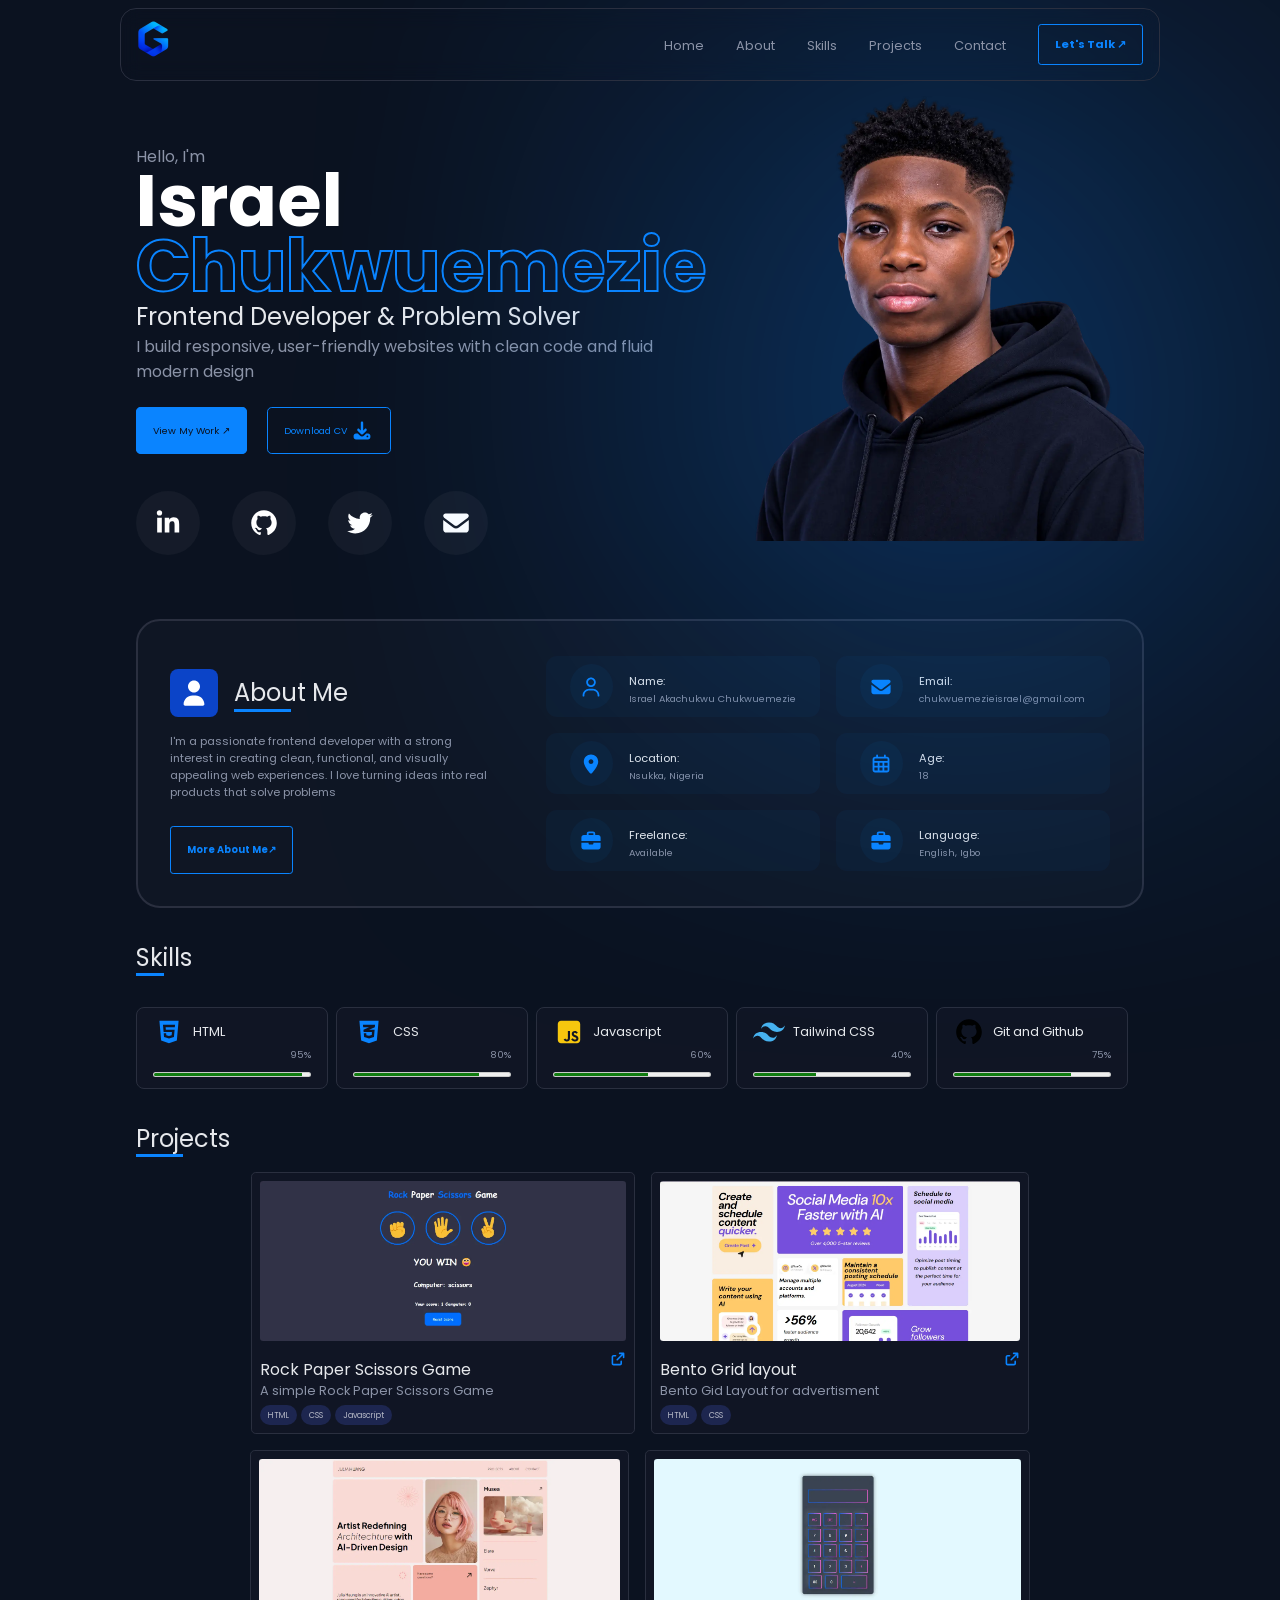
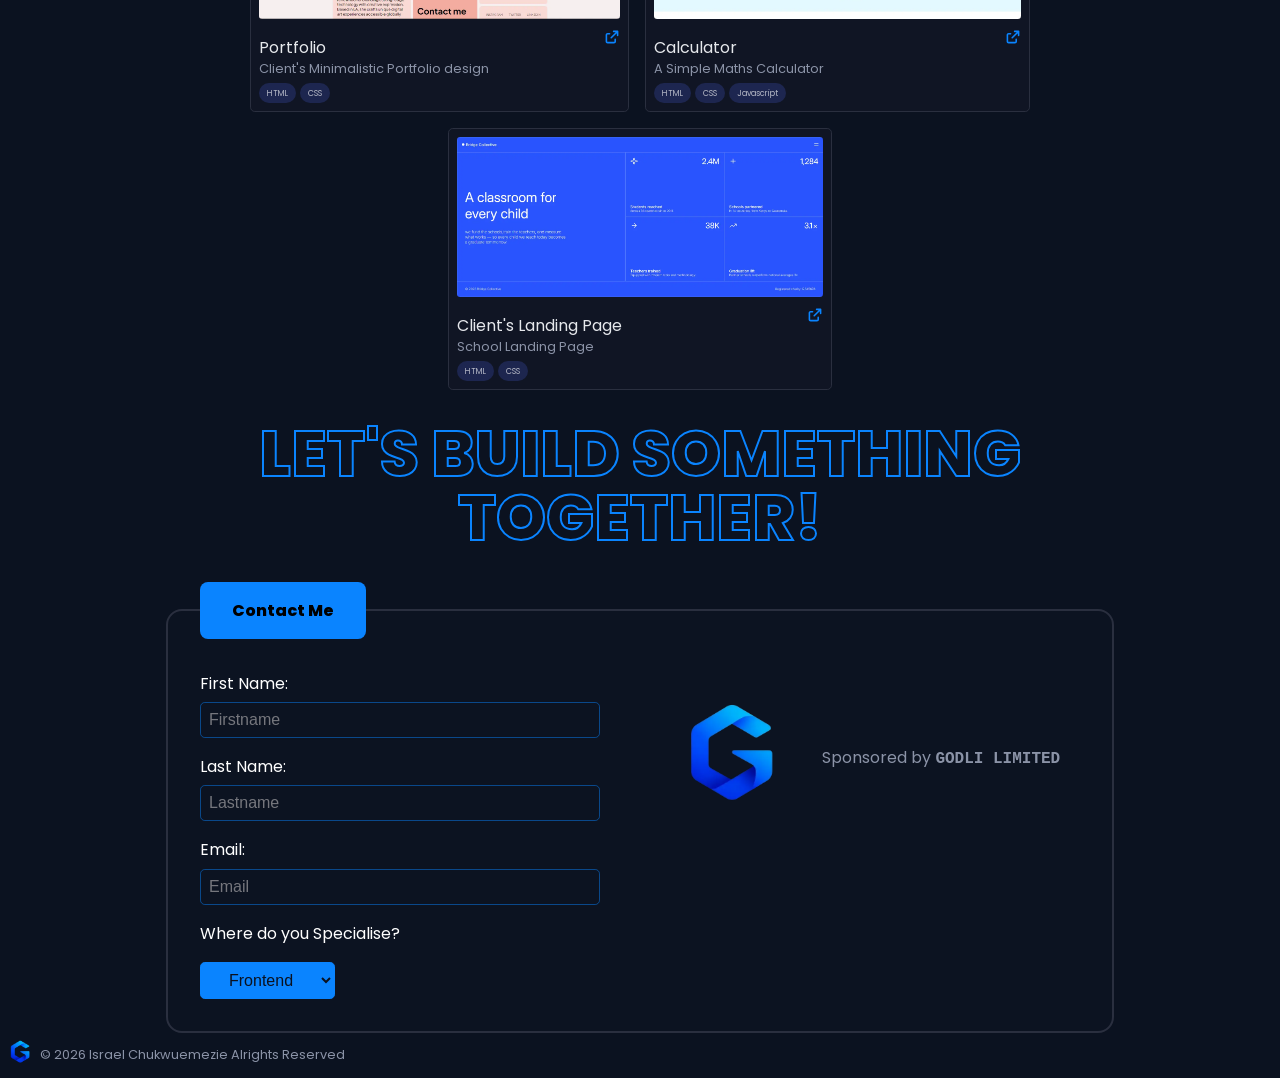
==== index.html @ 1a4686bf "Add files via upload" ====
<!DOCTYPE html>
<html lang="en">

<head>
    <meta charset="UTF-8">
    <meta name="description" content="Explore the portfolio of israel Chukwuemezie,an Intermediate Frontend developer creating responsive and accessible websites.">
    <meta name="viewport" content="width=device-width, initial-scale=1.0">
    <title>Israel Chukwuemezie | Intermediate Fullstack Web Developer</title>
    <meta name="author" content="Israel Chukwuemezie">
<link rel="canonical" href="https://chukwuemezie-israel.github.io/portfolio/">
<meta property="og:title" content="Israel Chukwuemezie | Intermediate Full Stack Developer">
  <meta property="og:description" content="Explore the portfolio of israel Chukwuemezie,an Intermediate Frontend developer creating responsive and accessible websites.">
  <meta property="og:type" content="website">
  <meta property="og:url" content="https://chukwuemezie-israel.github.io/portfolio/">
  <meta property="og:image" content="https://chukwuemezie-israel.github.io/portfolio/images/profile.webp">
    <link rel="stylesheet" href="./styles/about.css">
    <link rel="stylesheet" href="./styles/contact.css">
    <link rel="stylesheet" href="./styles/home.css">
    <link rel="stylesheet" href="./styles/projects.css">
    <link rel="stylesheet" href="./styles/reset.css">
    <link rel="stylesheet" href="./styles/skills.css">
    <link rel="preconnect" href="https://fonts.googleapis.com">
<link rel="preconnect" href="https://fonts.gstatic.com" crossorigin>
<link href="https://fonts.googleapis.com/css2?family=Outfit:wght@100&family=Plus+Jakarta+Sans:ital,wght@0,200..800;1,200..800&family=Poppins:ital,wght@0,100;0,200;0,300;0,400;0,500;0,600;0,700;0,800;0,900;1,100;1,200;1,300;1,400;1,500;1,600;1,700;1,800;1,900&family=Roboto+Condensed:ital,wght@0,100..900;1,100..900&display=swap" rel="stylesheet">
<link rel="shortcut icon" href="./images/Favicon.webp" type="image/x-icon">
<script type="application/ld+json">
{
  "@context": "https://schema.org",
  "@type": "Person",
  "name": "Israel Chukwuemezie",
  "url": "https://chukwuemezie-israel.github.io/portfolio/",
  "jobTitle": "Front-End Developer",
  "sameAs": [
    "https://github.com/chukwuemezie-israel",
    "https://www.linkedin.com/in/israel-chukwuemezie-9107b8371/"
  ]
}
</script>
</head>

<body>
    <header>
        <div class="logo">
            <img src="./images/dd548e7f-e76b-4bcd-a5fd-6726d69344c2_removalai_preview.webp" alt="My Logo">
        </div>
        <section id="navigations">
            <ul class="links">
                <li><a href="#home">Home</a></li>
                <li><a href="#about">About</a></li>
                <li><a href="#skills">Skills</a></li>
                <li><a href="#projects">Projects</a></li>
                <li><a href="#contact">Contact</a></li>
            </ul>
            <a href="mailto:chukwuemezieisrael2@gmail.com">Let's Talk &#8599;</a>
        </section>
    </header>
    <main>
        <section id="home">
            <article class="name_info">
                <p>Hello, I'm</p>
                <h1>Israel <span>Chukwuemezie</span></h1>
                <h2>Frontend Developer & Problem Solver</h2>
                <p>I build responsive, user-friendly websites with clean code and fluid modern design</p>
                <div class="buttons">
                    <a href="#">View My Work &#8599;</a>
                    <a href="#">Download CV <svg xmlns="http://www.w3.org/2000/svg"
                            viewBox="0 0 640 640"><!--!Font Awesome Free v7.3.1 by @fontawesome - https://fontawesome.com License - https://fontawesome.com/license/free Copyright 2026 Fonticons, Inc.-->
                            <path
                                d="M352 96C352 78.3 337.7 64 320 64C302.3 64 288 78.3 288 96L288 306.7L246.6 265.3C234.1 252.8 213.8 252.8 201.3 265.3C188.8 277.8 188.8 298.1 201.3 310.6L297.3 406.6C309.8 419.1 330.1 419.1 342.6 406.6L438.6 310.6C451.1 298.1 451.1 277.8 438.6 265.3C426.1 252.8 405.8 252.8 393.3 265.3L352 306.7L352 96zM160 384C124.7 384 96 412.7 96 448L96 480C96 515.3 124.7 544 160 544L480 544C515.3 544 544 515.3 544 480L544 448C544 412.7 515.3 384 480 384L433.1 384L376.5 440.6C345.3 471.8 294.6 471.8 263.4 440.6L206.9 384L160 384zM464 440C477.3 440 488 450.7 488 464C488 477.3 477.3 488 464 488C450.7 488 440 477.3 440 464C440 450.7 450.7 440 464 440z" />
                        </svg></a>
                </div>
                <div class="socials">
                    <span>
                    <a target="_blank" href="https://www.linkedin.com/in/israel-chukwuemezie-9107b8371/">
                        <svg xmlns="http://www.w3.org/2000/svg"
                            viewBox="0 0 640 640"><!--!Font Awesome Free v7.3.1 by @fontawesome - https://fontawesome.com License - https://fontawesome.com/license/free Copyright 2026 Fonticons, Inc.-->
                            <path
                                d="M196.3 512L103.4 512L103.4 212.9L196.3 212.9L196.3 512zM149.8 172.1C120.1 172.1 96 147.5 96 117.8C96 103.5 101.7 89.9 111.8 79.8C121.9 69.7 135.6 64 149.8 64C164 64 177.7 69.7 187.8 79.8C197.9 89.9 203.6 103.6 203.6 117.8C203.6 147.5 179.5 172.1 149.8 172.1zM543.9 512L451.2 512L451.2 366.4C451.2 331.7 450.5 287.2 402.9 287.2C354.6 287.2 347.2 324.9 347.2 363.9L347.2 512L254.4 512L254.4 212.9L343.5 212.9L343.5 253.7L344.8 253.7C357.2 230.2 387.5 205.4 432.7 205.4C526.7 205.4 544 267.3 544 347.7L544 512L543.9 512z" />
                        </svg>
                    </a>
                    <a href="https://github.com/chukwuemezie-israel" target="_blank"rel="noopener noreferrer"
  aria-label="Visit my GitHub profile">
                       <svg xmlns="http://www.w3.org/2000/svg"
                            viewBox="0 0 640 640"><!--!Font Awesome Free v7.3.1 by @fontawesome - https://fontawesome.com License - https://fontawesome.com/license/free Copyright 2026 Fonticons, Inc.-->
                            <path
                                d="M280.5 426.5C214.5 418.5 168 371 168 309.5C168 284.5 177 257.5 192 239.5C185.5 223 186.5 188 194 173.5C214 171 241 181.5 257 196C276 190 296 187 320.5 187C345 187 365 190 383 195.5C398.5 181.5 426 171 446 173.5C453 187 454 222 447.5 239C463.5 258 472 283.5 472 309.5C472 371 425.5 417.5 358.5 426C375.5 437 387 461 387 488.5L387 540.5C387 555.5 399.5 564 414.5 558C505 523.5 576 433 576 321C576 179.5 461 64 319.5 64C178 64 64 179.5 64 321C64 432 134.5 524 229.5 558.5C243 563.5 256 554.5 256 541L256 501C249 504 240 506 232 506C199 506 179.5 488 165.5 454.5C160 441 154 433 142.5 431.5C136.5 431 134.5 428.5 134.5 425.5C134.5 419.5 144.5 415 154.5 415C169 415 181.5 424 194.5 442.5C204.5 457 215 463.5 227.5 463.5C240 463.5 248 459 259.5 447.5C268 439 274.5 431.5 280.5 426.5z" />
                        </svg>
                    </a>
                         <a href="https://x.com/" target="_blank" rel="noopener noreferrer" aria-label="Visit my Twitter profile">
                        <svg xmlns="http://www.w3.org/2000/svg"
                            viewBox="0 0 640 640"><!--!Font Awesome Free v7.3.1 by @fontawesome - https://fontawesome.com License - https://fontawesome.com/license/free Copyright 2026 Fonticons, Inc.-->
                            <path
                                d="M523.4 215.7C523.7 220.2 523.7 224.8 523.7 229.3C523.7 368 418.1 527.9 225.1 527.9C165.6 527.9 110.4 510.7 64 480.8C72.4 481.8 80.6 482.1 89.3 482.1C138.4 482.1 183.5 465.5 219.6 437.3C173.5 436.3 134.8 406.1 121.5 364.5C128 365.5 134.5 366.1 141.3 366.1C150.7 366.1 160.1 364.8 168.9 362.5C120.8 352.8 84.8 310.5 84.8 259.5L84.8 258.2C98.8 266 115 270.9 132.2 271.5C103.9 252.7 85.4 220.5 85.4 184.1C85.4 164.6 90.6 146.7 99.7 131.1C151.4 194.8 229 236.4 316.1 240.9C314.5 233.1 313.5 225 313.5 216.9C313.5 159.1 360.3 112 418.4 112C448.6 112 475.9 124.7 495.1 145.1C518.8 140.6 541.6 131.8 561.7 119.8C553.9 144.2 537.3 164.6 515.6 177.6C536.7 175.3 557.2 169.5 576 161.4C561.7 182.2 543.8 200.7 523.4 215.7z" />
                        </svg>
                    </a>
                    <a href="https://myaccount.google.com/?utm_source=chrome-profile-chooser&pli=1&nlr=1" target="_blank">
                        <svg xmlns="http://www.w3.org/2000/svg"
                            viewBox="0 0 640 640"><!--!Font Awesome Free v7.3.1 by @fontawesome - https://fontawesome.com License - https://fontawesome.com/license/free Copyright 2026 Fonticons, Inc.-->
                            <path
                                d="M112 128C85.5 128 64 149.5 64 176C64 191.1 71.1 205.3 83.2 214.4L291.2 370.4C308.3 383.2 331.7 383.2 348.8 370.4L556.8 214.4C568.9 205.3 576 191.1 576 176C576 149.5 554.5 128 528 128L112 128zM64 260L64 448C64 483.3 92.7 512 128 512L512 512C547.3 512 576 483.3 576 448L576 260L377.6 408.8C343.5 434.4 296.5 434.4 262.4 408.8L64 260z" />
                        </svg>
                    </a>
                    </span>
                </div>
            </article>
            <div class="profile">
                <img src="./images/profile.webp" alt="My Profile">
            </div>
        </section>
        <section id="about">
            <article id="main">
                <div id="header_2">
                    <span id="">
                    <svg xmlns="http://www.w3.org/2000/svg"
                        viewBox="0 0 640 640"><!--!Font Awesome Free v7.3.1 by @fontawesome - https://fontawesome.com License - https://fontawesome.com/license/free Copyright 2026 Fonticons, Inc.-->
                        <path
                            d="M320 312C386.3 312 440 258.3 440 192C440 125.7 386.3 72 320 72C253.7 72 200 125.7 200 192C200 258.3 253.7 312 320 312zM290.3 368C191.8 368 112 447.8 112 546.3C112 562.7 125.3 576 141.7 576L498.3 576C514.7 576 528 562.7 528 546.3C528 447.8 448.2 368 349.7 368L290.3 368z" />
                    </svg>
                    </span>
                    <h2>
                    About Me
                </h2>
                </div>
                <article class="note">
                <p>I'm a passionate frontend developer with a strong interest in creating clean, functional, and
                    visually appealing web experiences. I love turning ideas into real products that solve problems</p><br>
                <a href="">More About Me&#8599;</a>
                </article>
            </article>
            <article class="contact_info">
                <article>
                    <div class="icon"><svg xmlns="http://www.w3.org/2000/svg"
                            viewBox="0 0 640 640"><!--!Font Awesome Free v7.3.1 by @fontawesome - https://fontawesome.com License - https://fontawesome.com/license/free Copyright 2026 Fonticons, Inc.-->
                            <path
                                d="M240 192C240 147.8 275.8 112 320 112C364.2 112 400 147.8 400 192C400 236.2 364.2 272 320 272C275.8 272 240 236.2 240 192zM448 192C448 121.3 390.7 64 320 64C249.3 64 192 121.3 192 192C192 262.7 249.3 320 320 320C390.7 320 448 262.7 448 192zM144 544C144 473.3 201.3 416 272 416L368 416C438.7 416 496 473.3 496 544L496 552C496 565.3 506.7 576 520 576C533.3 576 544 565.3 544 552L544 544C544 446.8 465.2 368 368 368L272 368C174.8 368 96 446.8 96 544L96 552C96 565.3 106.7 576 120 576C133.3 576 144 565.3 144 552L144 544z" />
                        </svg></div>
                    <div><b>Name:</b><br>
                        <p>
                            Israel Akachukwu Chukwuemezie </p>
                    </div>
                </article>
                <article>
                    <div class="icon"><svg xmlns="http://www.w3.org/2000/svg"
                            viewBox="0 0 640 640"><!--!Font Awesome Free v7.3.1 by @fontawesome - https://fontawesome.com License - https://fontawesome.com/license/free Copyright 2026 Fonticons, Inc.-->
                            <path
                                d="M112 128C85.5 128 64 149.5 64 176C64 191.1 71.1 205.3 83.2 214.4L291.2 370.4C308.3 383.2 331.7 383.2 348.8 370.4L556.8 214.4C568.9 205.3 576 191.1 576 176C576 149.5 554.5 128 528 128L112 128zM64 260L64 448C64 483.3 92.7 512 128 512L512 512C547.3 512 576 483.3 576 448L576 260L377.6 408.8C343.5 434.4 296.5 434.4 262.4 408.8L64 260z" />
                        </svg></div>
                    <div><b>Email:</b><br>
                        <p>chukwuemezieisrael@gmail.com</p>
                    </div>
                </article>
                <article>
                    <div class="icon"><svg xmlns="http://www.w3.org/2000/svg"
                            viewBox="0 0 640 640"><!--!Font Awesome Free v7.3.1 by @fontawesome - https://fontawesome.com License - https://fontawesome.com/license/free Copyright 2026 Fonticons, Inc.-->
                            <path
                                d="M128 252.6C128 148.4 214 64 320 64C426 64 512 148.4 512 252.6C512 371.9 391.8 514.9 341.6 569.4C329.8 582.2 310.1 582.2 298.3 569.4C248.1 514.9 127.9 371.9 127.9 252.6zM320 320C355.3 320 384 291.3 384 256C384 220.7 355.3 192 320 192C284.7 192 256 220.7 256 256C256 291.3 284.7 320 320 320z" />
                        </svg></div>
                    <div>
                        <b>Location:</b><br>
                        <p>Nsukka, Nigeria</p>
                    </div>
                </article>
                <article>
                    <div class="icon"><svg xmlns="http://www.w3.org/2000/svg"
                            viewBox="0 0 640 640"><!--!Font Awesome Pro v7.3.1 by @fontawesome - https://fontawesome.com License - https://fontawesome.com/license (Commercial License) Copyright 2026 Fonticons, Inc.-->
                            <path
                                d="M216 64C229.3 64 240 74.7 240 88L240 128L400 128L400 88C400 74.7 410.7 64 424 64C437.3 64 448 74.7 448 88L448 128L480 128C515.3 128 544 156.7 544 192L544 480C544 515.3 515.3 544 480 544L160 544C124.7 544 96 515.3 96 480L96 192C96 156.7 124.7 128 160 128L192 128L192 88C192 74.7 202.7 64 216 64zM480 496C488.8 496 496 488.8 496 480L496 416L408 416L408 496L480 496zM496 368L496 288L408 288L408 368L496 368zM360 368L360 288L280 288L280 368L360 368zM232 368L232 288L144 288L144 368L232 368zM144 416L144 480C144 488.8 151.2 496 160 496L232 496L232 416L144 416zM280 416L280 496L360 496L360 416L280 416zM216 176L160 176C151.2 176 144 183.2 144 192L144 240L496 240L496 192C496 183.2 488.8 176 480 176L216 176z" />
                        </svg></div>
                    <div>
                        <b>Age:</b><br>
                        <p>18</p>
                    </div>
                </article>
                <article>
                    <div class="icon"><svg xmlns="http://www.w3.org/2000/svg"
                            viewBox="0 0 640 640"><!--!Font Awesome Free v7.3.1 by @fontawesome - https://fontawesome.com License - https://fontawesome.com/license/free Copyright 2026 Fonticons, Inc.-->
                            <path
                                d="M264 112L376 112C380.4 112 384 115.6 384 120L384 160L256 160L256 120C256 115.6 259.6 112 264 112zM208 120L208 160L128 160C92.7 160 64 188.7 64 224L64 320L576 320L576 224C576 188.7 547.3 160 512 160L432 160L432 120C432 89.1 406.9 64 376 64L264 64C233.1 64 208 89.1 208 120zM576 368L384 368L384 384C384 401.7 369.7 416 352 416L288 416C270.3 416 256 401.7 256 384L256 368L64 368L64 480C64 515.3 92.7 544 128 544L512 544C547.3 544 576 515.3 576 480L576 368z" />
                        </svg></div>
                    <div>
                        <b>Freelance:</b><br>
                        <p>Available</p>
                    </div>
                </article>
                <article>
                    <div class="icon"><svg xmlns="http://www.w3.org/2000/svg"
                            viewBox="0 0 640 640"><!--!Font Awesome Free v7.3.1 by @fontawesome - https://fontawesome.com License - https://fontawesome.com/license/free Copyright 2026 Fonticons, Inc.-->
                            <path
                                d="M264 112L376 112C380.4 112 384 115.6 384 120L384 160L256 160L256 120C256 115.6 259.6 112 264 112zM208 120L208 160L128 160C92.7 160 64 188.7 64 224L64 320L576 320L576 224C576 188.7 547.3 160 512 160L432 160L432 120C432 89.1 406.9 64 376 64L264 64C233.1 64 208 89.1 208 120zM576 368L384 368L384 384C384 401.7 369.7 416 352 416L288 416C270.3 416 256 401.7 256 384L256 368L64 368L64 480C64 515.3 92.7 544 128 544L512 544C547.3 544 576 515.3 576 480L576 368z" />
                        </svg></div>
                    <div>
                        <b>Language:</b><br>
                        <p>English, Igbo</p>
                    </div>
                </article>
            </article>
        </section>
        <section id="skills">
          <h2>Skills</h2>
            <article class="container">
            <article>
                <div>
                    
                    <svg id="html" xmlns="http://www.w3.org/2000/svg"
                        viewBox="0 0 640 640"><!--!Font Awesome Free v7.3.1 by @fontawesome - https://fontawesome.com License - https://fontawesome.com/license/free Copyright 2026 Fonticons, Inc.-->
                        <path
                            d="M128 96L162.9 491.8L319.5 544L477.1 491.8L512 96L128 96zM436.2 223.9L252.4 223.9L256.5 273.3L432.1 273.3L418.5 421.7L320.6 448.7L320.6 449L319.5 449L220.8 421.7L214.8 345.9L262.5 345.9L266 384L319.5 398.5L373.2 384L379.2 321.8L212.3 321.8L199.5 176.2L440.6 176.2L436.2 223.9z" />
                    </svg>
                    <h3>
                    HTML</h3>
                </div>
                <div class="level">
                    <p>95%</p>
                    <meter value="95" min="0" max="100">this is </meter>
                </div>
            </article>
            <article>
                <div>
                   
                    <svg id="css" xmlns="http://www.w3.org/2000/svg" viewBox="0 0 640 640"><!--!Font Awesome Free v7.3.1 by @fontawesome - https://fontawesome.com License - https://fontawesome.com/license/free Copyright 2026 Fonticons, Inc.--><path d="M128 96L162.9 491.8L320 544L477.1 491.8L512 96L128 96zM441.1 176L436.3 223.3L321 272.6L320.7 272.7L432.2 272.7L419.4 419.3L321.2 448L222.4 418.8L216 344.9L264.9 344.9L268.1 383.2L320.7 396.5L375.4 381.1L379.1 319.5L212.8 319L212.8 318.9L212.6 319L209 272.7L321.1 226L327.6 223.3L204.7 223.3L198.9 176L441.1 176z"/></svg>
                     <h3>
                    CSS</h3>
                </div>
                <div class="level">
                    <p>80%</p>
                    <meter value="80" min="0" max="100"></meter>
                </div>
            </article>
            <article>
                <div>
                    
                  <svg id="js" xmlns="http://www.w3.org/2000/svg" viewBox="0 0 640 640"><!--!Font Awesome Free v7.3.1 by @fontawesome - https://fontawesome.com License - https://fontawesome.com/license/free Copyright 2026 Fonticons, Inc.--><path d="M544 160C544 124.7 515.3 96 480 96L160 96C124.7 96 96 124.7 96 160L96 480C96 515.3 124.7 544 160 544L480 544C515.3 544 544 515.3 544 480L544 160zM276.9 508.9C243.2 508.9 223.7 491.5 213.7 470.4L248 449.7C254.6 461.4 260.6 471.3 275.1 471.3C288.9 471.3 297.7 465.9 297.7 444.8L297.7 301.7L339.8 301.7L339.8 445.4C339.8 489 314.2 508.9 276.9 508.9zM362.7 465.9L397 446.1C406 460.8 417.8 471.7 438.5 471.7C455.9 471.7 467.1 463 467.1 450.9C467.1 436.5 455.7 431.4 436.4 422.9L425.9 418.4C395.5 405.5 375.4 389.2 375.4 354.9C375.4 323.3 399.5 299.3 437 299.3C463.8 299.3 483 308.6 496.8 333L464 354C456.8 341.1 449 336 436.9 336C424.6 336 416.8 343.8 416.8 354C416.8 366.6 424.6 371.7 442.7 379.6L453.2 384.1C489 399.4 509.1 415.1 509.1 450.3C509.1 488.1 479.3 508.9 439.4 508.9C400.3 508.9 375 490.3 362.7 465.9z"/></svg>
                  <h3>Javascript</h3>
                </div>
                <div class="level">
                    <p>60%</p>
                    <meter value="60" min="0" max="100">this is </meter>
                </div>
            </article>
            <article>
                <div>
                    <!-- html_logo -->
                    
                         <svg id="tail" xmlns="http://www.w3.org/2000/svg"
                            viewBox="0 0 640 640"><!--!Font Awesome Free v7.3.1 by @fontawesome - https://fontawesome.com License - https://fontawesome.com/license/free Copyright 2026 Fonticons, Inc.-->
                            <path
                                d="M320 128C234.7 128 181.3 170.7 160 256C192 213.3 229.3 197.3 272 208C296.3 214.1 313.7 231.8 333 251.3C364.4 283.1 400.7 320 480 320C565.3 320 618.7 277.3 640 192C608 234.7 570.7 250.7 528 240C503.7 233.9 486.3 216.2 467 196.7C435.6 164.9 399.3 128 320 128zM160 320C74.7 320 21.3 362.7 0 448C32 405.3 69.3 389.3 112 400C136.3 406.1 153.7 423.8 173 443.3C204.4 475.1 240.7 512 320 512C405.3 512 458.7 469.3 480 384C448 426.7 410.7 442.7 368 432C343.7 425.9 326.3 408.2 307 388.7C275.6 356.9 239.3 320 160 320z"/></svg>
                          <h3>
                        Tailwind CSS
                    </h3>
                </div>
                <div class="level">
                    <p>40%</p>
                    <meter value="40" min="0" max="100">this is </meter>
                </div>
            </article>
            <article>
                <div>
                    <!-- html_logo -->
                    
                         <svg id="git" xmlns="http://www.w3.org/2000/svg"
                            viewBox="0 0 640 640"><!--!Font Awesome Free v7.3.1 by @fontawesome - https://fontawesome.com License - https://fontawesome.com/license/free Copyright 2026 Fonticons, Inc.-->
                            <path
                                d="M280.5 426.5C214.5 418.5 168 371 168 309.5C168 284.5 177 257.5 192 239.5C185.5 223 186.5 188 194 173.5C214 171 241 181.5 257 196C276 190 296 187 320.5 187C345 187 365 190 383 195.5C398.5 181.5 426 171 446 173.5C453 187 454 222 447.5 239C463.5 258 472 283.5 472 309.5C472 371 425.5 417.5 358.5 426C375.5 437 387 461 387 488.5L387 540.5C387 555.5 399.5 564 414.5 558C505 523.5 576 433 576 321C576 179.5 461 64 319.5 64C178 64 64 179.5 64 321C64 432 134.5 524 229.5 558.5C243 563.5 256 554.5 256 541L256 501C249 504 240 506 232 506C199 506 179.5 488 165.5 454.5C160 441 154 433 142.5 431.5C136.5 431 134.5 428.5 134.5 425.5C134.5 419.5 144.5 415 154.5 415C169 415 181.5 424 194.5 442.5C204.5 457 215 463.5 227.5 463.5C240 463.5 248 459 259.5 447.5C268 439 274.5 431.5 280.5 426.5z" />
                        </svg>
                         <h3>
                        Git and Github
                     </h3>
                </div>
                <div class="level">
                    <p>75%</p>
                    <meter value="75" min="0" max="100">75%</meter>
                </div>
            </article>
</article>
        </section>
        <section id="projects">
            <h2>Projects</h2>
            <article class="container">
            <article>
                <div class="img"><img src="./images/RPS Game.webp" alt=""></div>
                <div>
                    <h3>Rock Paper Scissors Game</h3>
                    <a href="https://chukwuemezie-israel.github.io/RPS/" target="_blank"><svg xmlns="http://www.w3.org/2000/svg" viewBox="0 0 640 640"><!--!Font Awesome Free v7.3.1 by @fontawesome - https://fontawesome.com License - https://fontawesome.com/license/free Copyright 2026 Fonticons, Inc.--><path d="M384 64C366.3 64 352 78.3 352 96C352 113.7 366.3 128 384 128L466.7 128L265.3 329.4C252.8 341.9 252.8 362.2 265.3 374.7C277.8 387.2 298.1 387.2 310.6 374.7L512 173.3L512 256C512 273.7 526.3 288 544 288C561.7 288 576 273.7 576 256L576 96C576 78.3 561.7 64 544 64L384 64zM144 160C99.8 160 64 195.8 64 240L64 496C64 540.2 99.8 576 144 576L400 576C444.2 576 480 540.2 480 496L480 416C480 398.3 465.7 384 448 384C430.3 384 416 398.3 416 416L416 496C416 504.8 408.8 512 400 512L144 512C135.2 512 128 504.8 128 496L128 240C128 231.2 135.2 224 144 224L224 224C241.7 224 256 209.7 256 192C256 174.3 241.7 160 224 160L144 160z"/></svg></a>
                    </div>
                      <article class="project_description">
                    <p>A simple Rock Paper Scissors Game</p>
                    <span>HTML</span>
                    <span>CSS</span>
                    <span>Javascript</span>
                </article>
                </article>
                <article>
                <div class="img"><img src="./images/Bento Grid.webp" alt="Bento Grid Layout"></div>
                <div>
                    <h3>Bento Grid layout</h3>
                    <a href="https://chukwuemezie-israel.github.io/bento-grid/"  target="_blank"><svg xmlns="http://www.w3.org/2000/svg" viewBox="0 0 640 640"><!--!Font Awesome Free v7.3.1 by @fontawesome - https://fontawesome.com License - https://fontawesome.com/license/free Copyright 2026 Fonticons, Inc.--><path d="M384 64C366.3 64 352 78.3 352 96C352 113.7 366.3 128 384 128L466.7 128L265.3 329.4C252.8 341.9 252.8 362.2 265.3 374.7C277.8 387.2 298.1 387.2 310.6 374.7L512 173.3L512 256C512 273.7 526.3 288 544 288C561.7 288 576 273.7 576 256L576 96C576 78.3 561.7 64 544 64L384 64zM144 160C99.8 160 64 195.8 64 240L64 496C64 540.2 99.8 576 144 576L400 576C444.2 576 480 540.2 480 496L480 416C480 398.3 465.7 384 448 384C430.3 384 416 398.3 416 416L416 496C416 504.8 408.8 512 400 512L144 512C135.2 512 128 504.8 128 496L128 240C128 231.2 135.2 224 144 224L224 224C241.7 224 256 209.7 256 192C256 174.3 241.7 160 224 160L144 160z"/></svg></a>
                    </div>
                      <article class="project_description">
                    <p>Bento Gid Layout for advertisment</p>
                    <span>HTML</span>
                    <span>CSS</span>
                </article>
            </article>
                <article>
                <div class="img"><img src="./images/Portfolio.webp" alt="Portfolio Grid Layout"></div>
                <div>
                    <h3>Portfolio</h3>
                    <a href="https://chukwuemezie-israel.github.io/pink-port/"  target="_blank"><svg xmlns="http://www.w3.org/2000/svg" viewBox="0 0 640 640"><!--!Font Awesome Free v7.3.1 by @fontawesome - https://fontawesome.com License - https://fontawesome.com/license/free Copyright 2026 Fonticons, Inc.--><path d="M384 64C366.3 64 352 78.3 352 96C352 113.7 366.3 128 384 128L466.7 128L265.3 329.4C252.8 341.9 252.8 362.2 265.3 374.7C277.8 387.2 298.1 387.2 310.6 374.7L512 173.3L512 256C512 273.7 526.3 288 544 288C561.7 288 576 273.7 576 256L576 96C576 78.3 561.7 64 544 64L384 64zM144 160C99.8 160 64 195.8 64 240L64 496C64 540.2 99.8 576 144 576L400 576C444.2 576 480 540.2 480 496L480 416C480 398.3 465.7 384 448 384C430.3 384 416 398.3 416 416L416 496C416 504.8 408.8 512 400 512L144 512C135.2 512 128 504.8 128 496L128 240C128 231.2 135.2 224 144 224L224 224C241.7 224 256 209.7 256 192C256 174.3 241.7 160 224 160L144 160z"/></svg></a>
                    </div>
                      <article class="project_description">
                    <p>Client's Minimalistic Portfolio design</p>
                    <span>HTML</span>
                    <span>CSS</span>
                </article>
                 </article>
                <article>
                <div class="img"><img src="./images/Calculator.webp" alt="Calculator"></div>
                <div>
                    <h3>Calculator</h3>
                    <a href="https://chukwuemezie-israel.github.io/calc/"  target="_blank" ><svg xmlns="http://www.w3.org/2000/svg" viewBox="0 0 640 640"><!--!Font Awesome Free v7.3.1 by @fontawesome - https://fontawesome.com License - https://fontawesome.com/license/free Copyright 2026 Fonticons, Inc.--><path d="M384 64C366.3 64 352 78.3 352 96C352 113.7 366.3 128 384 128L466.7 128L265.3 329.4C252.8 341.9 252.8 362.2 265.3 374.7C277.8 387.2 298.1 387.2 310.6 374.7L512 173.3L512 256C512 273.7 526.3 288 544 288C561.7 288 576 273.7 576 256L576 96C576 78.3 561.7 64 544 64L384 64zM144 160C99.8 160 64 195.8 64 240L64 496C64 540.2 99.8 576 144 576L400 576C444.2 576 480 540.2 480 496L480 416C480 398.3 465.7 384 448 384C430.3 384 416 398.3 416 416L416 496C416 504.8 408.8 512 400 512L144 512C135.2 512 128 504.8 128 496L128 240C128 231.2 135.2 224 144 224L224 224C241.7 224 256 209.7 256 192C256 174.3 241.7 160 224 160L144 160z"/></svg></a>
                    </div>
                      <article class="project_description">
                    <p>A Simple Maths Calculator</p>
                    <span>HTML</span>
                    <span>CSS</span>
                    <span>Javascript</span>
                </article>
                </article>
            
                 <article>
                <div class="img"><img src="./images/landing.webp" alt="Landing Page"></div>
                <div>
                    <h3>Client's Landing Page</h3>
                    <a href="https://chukwuemezie-israel.github.io/classroom-landing-page/"  target="_blank" ><svg xmlns="http://www.w3.org/2000/svg" viewBox="0 0 640 640"><!--!Font Awesome Free v7.3.1 by @fontawesome - https://fontawesome.com License - https://fontawesome.com/license/free Copyright 2026 Fonticons, Inc.--><path d="M384 64C366.3 64 352 78.3 352 96C352 113.7 366.3 128 384 128L466.7 128L265.3 329.4C252.8 341.9 252.8 362.2 265.3 374.7C277.8 387.2 298.1 387.2 310.6 374.7L512 173.3L512 256C512 273.7 526.3 288 544 288C561.7 288 576 273.7 576 256L576 96C576 78.3 561.7 64 544 64L384 64zM144 160C99.8 160 64 195.8 64 240L64 496C64 540.2 99.8 576 144 576L400 576C444.2 576 480 540.2 480 496L480 416C480 398.3 465.7 384 448 384C430.3 384 416 398.3 416 416L416 496C416 504.8 408.8 512 400 512L144 512C135.2 512 128 504.8 128 496L128 240C128 231.2 135.2 224 144 224L224 224C241.7 224 256 209.7 256 192C256 174.3 241.7 160 224 160L144 160z"/></svg></a>
                    </div>
                      <article class="project_description">
                    <p>School Landing Page</p>
                    <span>HTML</span>
                    <span>CSS</span>
                </article>
                 </article>
        </section>
        
        <section id="contact">
            <h2>Let's Build Something together!</h2>
            <fieldset>
                <legend>Contact Me</legend>
                <form action="">
                    <label for="name">First Name:</label><br>
                    <input type="text" placeholder="Firstname" id="name"><br>
                    <label for="name2">Last Name:</label><br>
                    <input type="text" placeholder="Lastname"><br>
                    <label for="email">Email:</label><br>
                    <input type="text" placeholder="Email"><br>
                    <label id="select" for="select">Where do you Specialise?</label><br>
                    <select name="select" id="select">
                        <option value="">Frontend</option>
                        <option value="">Backend</option>
                        <option value="">Fullstack</option>
                    </select>
                </form>
                 <div class="img">
                     <p>
        <img src="./images/dd548e7f-e76b-4bcd-a5fd-6726d69344c2_removalai_preview.webp" alt="Godli Logo">
      
         Sponsored by <code>GODLI LIMITED</code></p>
                 </div>
      
            </fieldset>
            
        </section>
    </main>
    <footer>
        <div id="footer_img">
        <img src="./images/dd548e7f-e76b-4bcd-a5fd-6726d69344c2_removalai_preview.webp" alt="Godli Logo">
        </div>
        <p>© 2026 Israel Chukwuemezie Alrights Reserved</p>
    </footer>
</body>

</html>
---- styles/about.css ----
#about {
  border: 2px solid var(--border);
  margin-top: 4rem;
  border-radius: 1.5rem;
  display: flex;
  justify-content: space-between;
  padding: 1rem 2rem;
  align-items: center;
}
#about p {
  font-size: 0.7rem;
}
#about #main {
  display: flex;
  gap: 1rem;
  flex-direction: column;
  margin-top: 2rem;
  max-width: 20rem;
}
#about #main > .note a {
  display: inline-block;
  margin-bottom: 1rem;
  padding: clamp(0.1rem, 2vw, 1rem);
  color: var(--btncolor);
  text-decoration: none;
  border-radius: 0.2rem;
  border: 1px solid var(--btncolor);
  font-size: 0.6rem;
  font-weight: bold;
  transition: all 200ms ease-in-out;
}
#about #main > .note a:hover {
  color: var(--bg);
  background-color: var(--btncolor);
}
#about #main > .note a:hover svg {
  fill: var(--bg);
}
#about #main #header_2 {
  display: inline-flex;
  gap: 1rem;
  align-items: center;
}
#about #main #header_2 span {
  background-color: rgba(10, 83, 255, 0.7490196078);
  display: inline-flex;
  padding: 0.5rem;
  vertical-align: middle;
  border-radius: 0.5rem;
}
#about #main #header_2 span svg {
  height: 2rem;
  fill: white;
}
#about #main h2 {
  position: relative;
  font-size: clamp(0.8rem, 4vw, 1.5rem);
  line-height: 1rem;
}
#about #main h2::after {
  content: "";
  position: absolute;
  left: 0;
  top: 1.5rem;
  width: 50%;
  background-color: var(--btncolor);
  height: 3px;
}

#about {
  background-color: rgba(255, 255, 255, 0.016);
  transition: all 200ms ease-in-out;
}
#about:hover {
  box-shadow: 0 8px 32px 0 rgba(0, 0, 0, 0.15);
  background-color: rgba(255, 255, 255, 0.04);
}
#about .contact_info {
  display: grid;
  gap: 1rem;
  grid-template-columns: repeat(2, 1fr);
}
#about .contact_info article b {
  font-size: 0.7rem;
}
#about .contact_info article p {
  font-size: 0.6rem;
}
#about .contact_info article {
  background-color: rgba(10, 132, 255, 0.0431372549);
  border-radius: 0.7rem;
  display: flex;
  align-items: center;
  padding: 0.5rem clamp(1rem, 2vw, 1.5rem);
  gap: 1rem;
}
#about .contact_info article .icon {
  background-color: rgba(10, 132, 255, 0.0509803922);
  border-radius: 50%;
  display: inline-block;
  padding: 0.6rem;
}
#about .contact_info article .icon svg {
  height: 1.5rem;
  vertical-align: middle;
  fill: var(--btncolor);
}

@media (max-width: 900px) {
  #about #main {
    text-align: center;
    align-items: center;
  }
  #about {
    display: flex;
    flex-direction: column;
  }
}
@media (max-width: 700px) {
  #about .contact_info {
    display: flex;
    flex-direction: column;
  }
}/*# sourceMappingURL=about.css.map */
---- styles/contact.css ----
#contact {
  display: flex;
  flex-direction: column;
  align-items: center;
}
#contact h2 {
  text-align: center;
  font-size: clamp(0.7rem, 6vw, 4rem);
  text-transform: uppercase;
  line-height: clamp(1rem, 7vw, 4rem);
  font-weight: 800;
  margin: 2rem 0;
  -webkit-text-stroke-width: clamp(0.5px, 0.3vw, 2px);
  -webkit-text-stroke-color: var(--btncolor);
  color: transparent;
}
#contact fieldset {
  border: 2px solid var(--border);
  border-radius: 1rem;
  padding: clamp(0.3rem, 5vw, 2rem);
  display: flex;
  gap: 5%;
  background-color: rgba(255, 255, 255, 0.005);
  transition: all 200ms ease-in-out;
}
#contact fieldset:hover {
  box-shadow: 0 8px 32px 0 rgba(0, 0, 0, 0.15);
  background-color: rgba(255, 255, 255, 0.01);
}
@media (max-width: 1134px) {
  #contact fieldset {
    flex-direction: column;
    align-items: center;
  }
}
#contact fieldset .img {
  width: clamp(15rem, 80vw, 30rem);
}
#contact fieldset .img p {
  font-size: clamp(0.5rem, 2vw, 1rem);
}
#contact fieldset .img p code {
  font-weight: 600;
}
#contact fieldset .img img {
  width: 40%;
  vertical-align: middle;
}
#contact fieldset legend {
  font-weight: 800;
  font-size: clamp(0.5rem, 4vw, 1rem);
  background-color: var(--btncolor);
  padding: 1rem 2rem;
  border-radius: 0.5rem;
}
#contact fieldset form label {
  color: white;
}
#contact fieldset form input {
  padding: 0.5rem;
  font-size: 1rem;
  accent-color: var(--btncolor);
  color: white;
  background-color: transparent;
  border: 1px solid var(--input);
  border-radius: 0.3rem;
  width: clamp(3rem, 70vw, 25rem);
  caret-color: var(--btncolor);
  margin: 0.4rem 0 1rem 0;
}
#contact fieldset form input:focus {
  outline: 2px solid var(--btncolor);
}
#contact fieldset form input::-moz-placeholder {
  color: rgba(212, 208, 208, 0.531);
}
#contact fieldset form input::placeholder {
  color: rgba(212, 208, 208, 0.531);
}
#contact fieldset form select {
  padding: 0.5rem 1.5rem;
  font-size: 1rem;
  border: 1px solid var(--btncolor);
  border-radius: 0.3rem;
  margin-top: 1rem;
  background-color: var(--btncolor);
  color: var(--bg);
}
#contact fieldset form select option {
  font-size: clamp(0.5rem, 2.5vw, 1rem);
  background-color: var(--bg);
  color: gray;
}
#contact fieldset form select:hover {
  background-color: var(--bg);
  color: var(--btncolor);
}
#contact fieldset form select:focus {
  outline: 2px solid var(--btncolor);
}/*# sourceMappingURL=contact.css.map */
---- styles/home.css ----
header {
  display: flex;
  justify-content: space-between;
  left: 50%;
  transform: translateX(-50%);
  position: fixed;
  top: 0.5rem;
  z-index: 1;
  backdrop-filter: blur(10px);
  border-radius: 1rem;
}
header:hover {
  background-color: rgba(255, 255, 255, 0.02);
}
header {
  border: 1px solid var(--border);
}
header .logo img {
  width: 4rem;
}
header #navigations {
  display: flex;
  align-items: center;
  margin: 0.5rem 0;
}
header #navigations > a {
  padding: clamp(0.4rem, 1.5vw, 0.7rem) clamp(0.4rem, 1.5vw, 1rem);
  text-align: center;
  color: var(--btncolor);
  text-decoration: none;
  border-radius: 0.2rem;
  border: 1px solid var(--btncolor);
  font-size: clamp(0.4rem, 1.5vw, 0.7rem);
  font-weight: bold;
  transition: all 200ms ease-in-out;
  margin: 0 min(1rem, 2vw);
  transition: all 200ms ease-in-out;
}
header #navigations > a:hover {
  color: var(--bg);
  background-color: var(--btncolor);
  box-shadow: 0 0 10px 1 var(--btncolor);
}
header #navigations ul {
  list-style: none;
  display: flex;
  justify-content: space-between;
}
header #navigations ul a {
  padding: min(1rem, 2vw);
  text-decoration: none;
  color: var(--text-minor);
  font-size: clamp(0.5rem, 3vw, 0.8rem);
}
header #navigations ul a:hover {
  color: rgb(223, 223, 223);
}

#home {
  margin-top: 6rem;
  display: flex;
  gap: min(3rem, 5%);
}
#home .name_info {
  margin-top: 3rem;
  display: flex;
  flex-direction: column;
}
#home .name_info p {
  font-size: clamp(0.5rem, 2.5vw, 1rem);
}
#home .name_info h2 {
  font-size: clamp(1rem, 2vw, 1.5rem);
}
#home .name_info h1 {
  font-size: clamp(2.5rem, 6vw, 4.5rem);
  color: white;
  line-height: 90%;
}
#home .name_info h1 span {
  -webkit-text-stroke-width: clamp(0.5px, 0.3vw, 2px);
  -webkit-text-stroke-color: var(--btncolor);
  color: transparent;
}
#home .name_info .buttons {
  margin-top: 2rem;
}
#home .name_info .buttons a {
  color: var(--btncolor);
  text-decoration: none;
  border-radius: 0.3rem;
  border: 1px solid var(--btncolor);
  font-size: 0.6rem;
  padding: min(1rem, 2.5vw);
  transition: all 200ms ease-in-out;
  margin-right: 1rem;
}
#home .name_info .buttons a span {
  padding: 1rem 1.5rem;
}
#home .name_info .buttons a:hover {
  color: var(--bg);
  background-color: var(--btncolor);
}
#home .name_info .buttons a:hover svg {
  fill: var(--bg);
}
#home .name_info .buttons a:first-child {
  color: var(--bg);
  background-color: var(--btncolor);
}
#home .name_info .buttons a:first-child:hover {
  background-color: transparent;
  color: var(--btncolor);
}
#home .name_info .buttons a svg {
  height: 1.5rem;
  fill: var(--btncolor);
  vertical-align: middle;
}
#home .socials {
  margin-top: 3rem;
}
#home .socials > span {
  display: flex;
  gap: clamp(0.3rem, 3vw, 2rem);
}
#home .socials a {
  text-decoration: none;
  padding: 1rem;
  background-color: rgba(255, 255, 255, 0.04);
  border-radius: 50%;
  transition: all 200ms ease-in-out;
}
#home .socials a:hover {
  background-color: transparent;
  box-shadow: 0 0 60px 0px var(--btncolor);
}
#home .socials a:hover svg {
  fill: var(--btncolor);
}
#home .socials a svg {
  height: 2rem;
  fill: white;
  vertical-align: middle;
}
#home .profile::before {
  content: "";
  top: 50%;
  left: 50%;
  background: radial-gradient(circle at top, transparent, var(--btncolor));
}
#home .profile img {
  width: 100%;
  transition: all 200ms ease-in-out;
}
#home .profile img:hover {
  scale: 1.1;
}
#home .profile img {
  filter: drop-shadow(0 0 200px var(--btncolor));
}

@media (max-width: 760px) {
  #home {
    flex-direction: column;
    text-align: center;
    align-items: center;
  }
  #home .profile {
    order: -1;
    margin-top: 4rem;
  }
  #home .name_info {
    align-items: center;
  }
}
@media (max-width: 521px) {
  header {
    flex-direction: column;
    align-items: center;
  }
}/*# sourceMappingURL=home.css.map */
---- styles/projects.css ----
#projects {
  margin: 0 auto;
}
#projects h2 {
  position: relative;
  display: inline;
}
#projects h2::after {
  content: "";
  position: absolute;
  left: 0;
  top: 2rem;
  width: 50%;
  background-color: var(--btncolor);
  height: 3px;
}
#projects .container {
  margin-top: 1rem;
  display: flex;
  gap: 1rem;
  flex-wrap: wrap;
  justify-content: center;
}
#projects .container .img {
  height: clamp(5rem, 30vw, 10rem);
}
#projects .container .img img {
  height: 100%;
  border-radius: 0.2rem;
}
#projects .container > article {
  flex-basis: 10rem;
  flex-shrink: 1;
  border: 1px solid var(--border);
  padding: 0.5rem;
  border-radius: 0.3rem;
  background-color: rgba(26, 31, 46, 0.3176470588);
  transition: all 200ms ease-in-out;
}
#projects .container > article:hover {
  transform: translateY(-10px);
  box-shadow: 0 0 var(--shadowb) var(--shadows) rgba(255, 255, 255, 0.1);
}
#projects .container > article p {
  font-size: clamp(0.5rem, 1vw, 1rem);
}
#projects .container > article span {
  font-size: 0.5rem;
  color: rgba(255, 255, 255, 0.668);
  background-color: rgba(74, 93, 222, 0.2352941176);
  border-radius: 5rem;
  padding: 0.3rem 0.5rem;
}
#projects .container div:nth-of-type(2) {
  display: flex;
  justify-content: space-between;
  align-items: center;
}
#projects .container div:nth-of-type(2) h3 {
  font-size: clamp(0.5rem, 3vw, 1rem);
  margin-top: 1rem;
}
#projects .container div:nth-of-type(2) a svg {
  height: clamp(0.6rem, 3vw, 1rem);
  fill: var(--btncolor);
}/*# sourceMappingURL=projects.css.map */
---- styles/skills.css ----
#skills {
  margin-top: 2rem;
}
#skills h2 {
  position: relative;
  display: inline;
}
#skills h2::after {
  content: "";
  position: absolute;
  left: 0;
  top: 2rem;
  width: 50%;
  background-color: var(--btncolor);
  height: 3px;
}
#skills .container {
  display: flex;
  align-items: center;
  gap: 0.5rem;
  flex-wrap: wrap;
  margin: 2rem 0;
}
#skills .container article {
  border: 1px solid var(--border);
  border-radius: 0.5rem;
  background-color: rgba(26, 31, 46, 0.3176470588);
  flex-basis: 12rem;
  flex-shrink: 0;
  padding: 0.5rem 1rem;
  transition: all 200ms ease-in-out;
}
#skills .container article:hover {
  transform: translateY(-10px);
  box-shadow: 0 0 var(--shadowb) var(--shadows) rgba(255, 255, 255, 0.1);
}
#skills .container article div {
  display: flex;
  align-items: center;
  gap: 0.5rem;
}
#skills .container article div svg {
  height: 2rem;
  vertical-align: middle;
}
#skills .container article div #html {
  fill: var(--btncolor);
}
#skills .container article div #css {
  fill: var(--btncolor);
}
#skills .container article div #js {
  fill: #f7c70e;
}
#skills .container article div #tail {
  fill: #47b2f0;
}
#skills .container article div h3 {
  font-size: clamp(0.4rem, 3vw, 0.8rem);
}
#skills .container article .level {
  display: flex;
  flex-direction: column;
  align-items: end;
}
#skills .container article .level p {
  text-align: right;
  font-size: min(0.6rem, 5vw);
}
#skills .container article .level meter {
  height: 0.6rem;
  width: 100%;
}

@media (max-width: 660px) {
  #skills > .container {
    display: grid;
    grid-template-columns: 1fr 1fr;
    justify-content: center;
  }
}
@media (max-width: 450px) {
  #skills > .container {
    display: grid;
    grid-template-columns: 1fr;
  }
}/*# sourceMappingURL=skills.css.map */
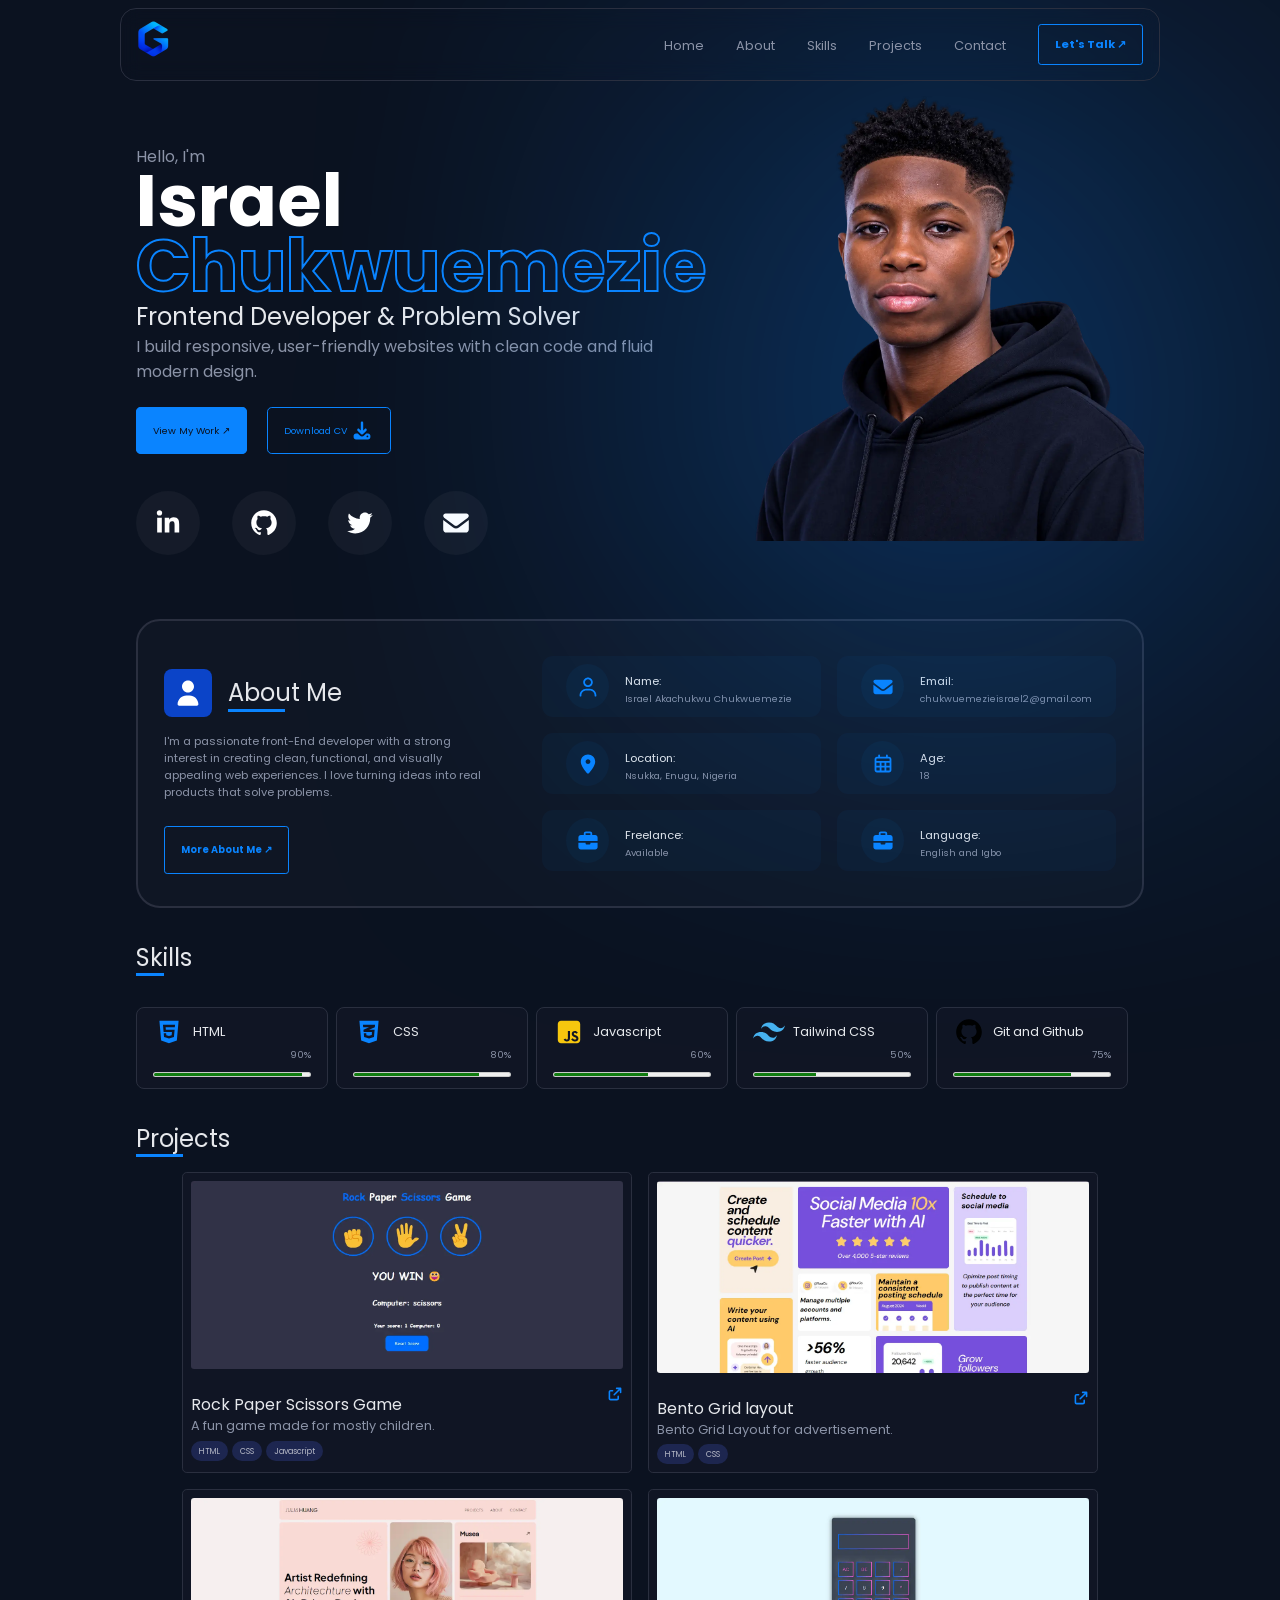
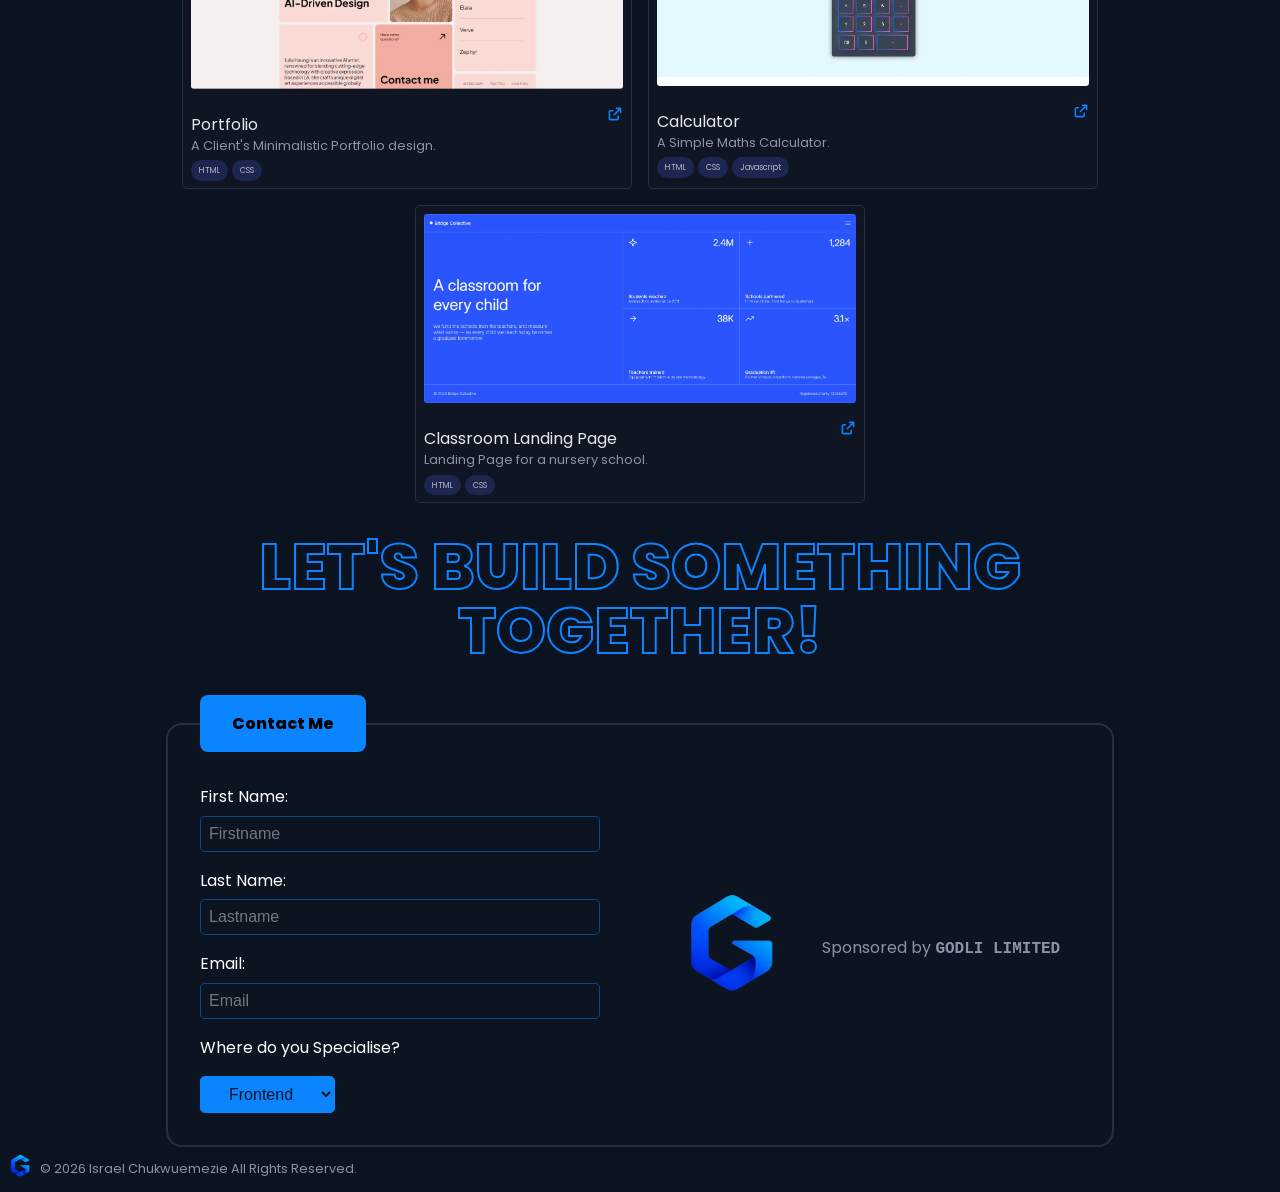
==== commit f24e9e33: "Add files via upload" ====
--- a/index.html
+++ b/index.html
@@ -5,7 +5,7 @@
     <meta charset="UTF-8">
     <meta name="description" content="Explore the portfolio of israel Chukwuemezie,an Intermediate Frontend developer creating responsive and accessible websites.">
     <meta name="viewport" content="width=device-width, initial-scale=1.0">
-    <title>Israel Chukwuemezie | Intermediate Fullstack Web Developer</title>
+    <title>Israel Chukwuemezie | Front-End Web Developer</title>
     <meta name="author" content="Israel Chukwuemezie">
 <link rel="canonical" href="https://chukwuemezie-israel.github.io/portfolio/">
 <meta property="og:title" content="Israel Chukwuemezie | Intermediate Full Stack Developer">
@@ -60,7 +60,7 @@
                 <p>Hello, I'm</p>
                 <h1>Israel <span>Chukwuemezie</span></h1>
                 <h2>Frontend Developer & Problem Solver</h2>
-                <p>I build responsive, user-friendly websites with clean code and fluid modern design</p>
+                <p>I build responsive, user-friendly websites with clean code and fluid modern design.</p>
                 <div class="buttons">
                     <a href="#">View My Work &#8599;</a>
                     <a href="#">Download CV <svg xmlns="http://www.w3.org/2000/svg"
@@ -104,7 +104,7 @@
                 </div>
             </article>
             <div class="profile">
-                <img src="./images/profile.webp" alt="My Profile">
+                <img src="./images/profile.webp" alt="Israel Chukwuemezie's Profile Picture">
             </div>
         </section>
         <section id="about">
@@ -122,9 +122,9 @@
                 </h2>
                 </div>
                 <article class="note">
-                <p>I'm a passionate frontend developer with a strong interest in creating clean, functional, and
-                    visually appealing web experiences. I love turning ideas into real products that solve problems</p><br>
-                <a href="">More About Me&#8599;</a>
+                <p>I'm a passionate front-End developer with a strong interest in creating clean, functional, and
+                    visually appealing web experiences. I love turning ideas into real products that solve problems.</p><br>
+                <a href="">More About Me &#8599;</a>
                 </article>
             </article>
             <article class="contact_info">
@@ -146,7 +146,7 @@
                                 d="M112 128C85.5 128 64 149.5 64 176C64 191.1 71.1 205.3 83.2 214.4L291.2 370.4C308.3 383.2 331.7 383.2 348.8 370.4L556.8 214.4C568.9 205.3 576 191.1 576 176C576 149.5 554.5 128 528 128L112 128zM64 260L64 448C64 483.3 92.7 512 128 512L512 512C547.3 512 576 483.3 576 448L576 260L377.6 408.8C343.5 434.4 296.5 434.4 262.4 408.8L64 260z" />
                         </svg></div>
                     <div><b>Email:</b><br>
-                        <p>chukwuemezieisrael@gmail.com</p>
+                        <p>chukwuemezieisrael2@gmail.com</p>
                     </div>
                 </article>
                 <article>
@@ -157,7 +157,7 @@
                         </svg></div>
                     <div>
                         <b>Location:</b><br>
-                        <p>Nsukka, Nigeria</p>
+                        <p>Nsukka, Enugu, Nigeria</p>
                     </div>
                 </article>
                 <article>
@@ -190,7 +190,7 @@
                         </svg></div>
                     <div>
                         <b>Language:</b><br>
-                        <p>English, Igbo</p>
+                        <p>English and Igbo</p>
                     </div>
                 </article>
             </article>
@@ -210,8 +210,8 @@
                     HTML</h3>
                 </div>
                 <div class="level">
-                    <p>95%</p>
-                    <meter value="95" min="0" max="100">this is </meter>
+                    <p>90%</p>
+                    <meter value="95" min="0" max="100"></meter>
                 </div>
             </article>
             <article>
@@ -234,7 +234,7 @@
                 </div>
                 <div class="level">
                     <p>60%</p>
-                    <meter value="60" min="0" max="100">this is </meter>
+                    <meter value="60" min="0" max="100"></meter>
                 </div>
             </article>
             <article>
@@ -250,8 +250,8 @@
                     </h3>
                 </div>
                 <div class="level">
-                    <p>40%</p>
-                    <meter value="40" min="0" max="100">this is </meter>
+                    <p>50%</p>
+                    <meter value="40" min="0" max="100"></meter>
                 </div>
             </article>
             <article>
@@ -269,7 +269,7 @@
                 </div>
                 <div class="level">
                     <p>75%</p>
-                    <meter value="75" min="0" max="100">75%</meter>
+                    <meter value="75" min="0" max="100"></meter>
                 </div>
             </article>
 </article>
@@ -284,7 +284,7 @@
                     <a href="https://chukwuemezie-israel.github.io/RPS/" target="_blank"><svg xmlns="http://www.w3.org/2000/svg" viewBox="0 0 640 640"><!--!Font Awesome Free v7.3.1 by @fontawesome - https://fontawesome.com License - https://fontawesome.com/license/free Copyright 2026 Fonticons, Inc.--><path d="M384 64C366.3 64 352 78.3 352 96C352 113.7 366.3 128 384 128L466.7 128L265.3 329.4C252.8 341.9 252.8 362.2 265.3 374.7C277.8 387.2 298.1 387.2 310.6 374.7L512 173.3L512 256C512 273.7 526.3 288 544 288C561.7 288 576 273.7 576 256L576 96C576 78.3 561.7 64 544 64L384 64zM144 160C99.8 160 64 195.8 64 240L64 496C64 540.2 99.8 576 144 576L400 576C444.2 576 480 540.2 480 496L480 416C480 398.3 465.7 384 448 384C430.3 384 416 398.3 416 416L416 496C416 504.8 408.8 512 400 512L144 512C135.2 512 128 504.8 128 496L128 240C128 231.2 135.2 224 144 224L224 224C241.7 224 256 209.7 256 192C256 174.3 241.7 160 224 160L144 160z"/></svg></a>
                     </div>
                       <article class="project_description">
-                    <p>A simple Rock Paper Scissors Game</p>
+                    <p>A fun game made for mostly children.</p>
                     <span>HTML</span>
                     <span>CSS</span>
                     <span>Javascript</span>
@@ -297,7 +297,7 @@
                     <a href="https://chukwuemezie-israel.github.io/bento-grid/"  target="_blank"><svg xmlns="http://www.w3.org/2000/svg" viewBox="0 0 640 640"><!--!Font Awesome Free v7.3.1 by @fontawesome - https://fontawesome.com License - https://fontawesome.com/license/free Copyright 2026 Fonticons, Inc.--><path d="M384 64C366.3 64 352 78.3 352 96C352 113.7 366.3 128 384 128L466.7 128L265.3 329.4C252.8 341.9 252.8 362.2 265.3 374.7C277.8 387.2 298.1 387.2 310.6 374.7L512 173.3L512 256C512 273.7 526.3 288 544 288C561.7 288 576 273.7 576 256L576 96C576 78.3 561.7 64 544 64L384 64zM144 160C99.8 160 64 195.8 64 240L64 496C64 540.2 99.8 576 144 576L400 576C444.2 576 480 540.2 480 496L480 416C480 398.3 465.7 384 448 384C430.3 384 416 398.3 416 416L416 496C416 504.8 408.8 512 400 512L144 512C135.2 512 128 504.8 128 496L128 240C128 231.2 135.2 224 144 224L224 224C241.7 224 256 209.7 256 192C256 174.3 241.7 160 224 160L144 160z"/></svg></a>
                     </div>
                       <article class="project_description">
-                    <p>Bento Gid Layout for advertisment</p>
+                    <p>Bento Grid Layout for advertisement.</p>
                     <span>HTML</span>
                     <span>CSS</span>
                 </article>
@@ -309,7 +309,7 @@
                     <a href="https://chukwuemezie-israel.github.io/pink-port/"  target="_blank"><svg xmlns="http://www.w3.org/2000/svg" viewBox="0 0 640 640"><!--!Font Awesome Free v7.3.1 by @fontawesome - https://fontawesome.com License - https://fontawesome.com/license/free Copyright 2026 Fonticons, Inc.--><path d="M384 64C366.3 64 352 78.3 352 96C352 113.7 366.3 128 384 128L466.7 128L265.3 329.4C252.8 341.9 252.8 362.2 265.3 374.7C277.8 387.2 298.1 387.2 310.6 374.7L512 173.3L512 256C512 273.7 526.3 288 544 288C561.7 288 576 273.7 576 256L576 96C576 78.3 561.7 64 544 64L384 64zM144 160C99.8 160 64 195.8 64 240L64 496C64 540.2 99.8 576 144 576L400 576C444.2 576 480 540.2 480 496L480 416C480 398.3 465.7 384 448 384C430.3 384 416 398.3 416 416L416 496C416 504.8 408.8 512 400 512L144 512C135.2 512 128 504.8 128 496L128 240C128 231.2 135.2 224 144 224L224 224C241.7 224 256 209.7 256 192C256 174.3 241.7 160 224 160L144 160z"/></svg></a>
                     </div>
                       <article class="project_description">
-                    <p>Client's Minimalistic Portfolio design</p>
+                    <p>A Client's Minimalistic Portfolio design.</p>
                     <span>HTML</span>
                     <span>CSS</span>
                 </article>
@@ -321,7 +321,7 @@
                     <a href="https://chukwuemezie-israel.github.io/calc/"  target="_blank" ><svg xmlns="http://www.w3.org/2000/svg" viewBox="0 0 640 640"><!--!Font Awesome Free v7.3.1 by @fontawesome - https://fontawesome.com License - https://fontawesome.com/license/free Copyright 2026 Fonticons, Inc.--><path d="M384 64C366.3 64 352 78.3 352 96C352 113.7 366.3 128 384 128L466.7 128L265.3 329.4C252.8 341.9 252.8 362.2 265.3 374.7C277.8 387.2 298.1 387.2 310.6 374.7L512 173.3L512 256C512 273.7 526.3 288 544 288C561.7 288 576 273.7 576 256L576 96C576 78.3 561.7 64 544 64L384 64zM144 160C99.8 160 64 195.8 64 240L64 496C64 540.2 99.8 576 144 576L400 576C444.2 576 480 540.2 480 496L480 416C480 398.3 465.7 384 448 384C430.3 384 416 398.3 416 416L416 496C416 504.8 408.8 512 400 512L144 512C135.2 512 128 504.8 128 496L128 240C128 231.2 135.2 224 144 224L224 224C241.7 224 256 209.7 256 192C256 174.3 241.7 160 224 160L144 160z"/></svg></a>
                     </div>
                       <article class="project_description">
-                    <p>A Simple Maths Calculator</p>
+                    <p>A Simple Maths Calculator.</p>
                     <span>HTML</span>
                     <span>CSS</span>
                     <span>Javascript</span>
@@ -331,11 +331,11 @@
                  <article>
                 <div class="img"><img src="./images/landing.webp" alt="Landing Page"></div>
                 <div>
-                    <h3>Client's Landing Page</h3>
+                    <h3>Classroom Landing Page</h3>
                     <a href="https://chukwuemezie-israel.github.io/classroom-landing-page/"  target="_blank" ><svg xmlns="http://www.w3.org/2000/svg" viewBox="0 0 640 640"><!--!Font Awesome Free v7.3.1 by @fontawesome - https://fontawesome.com License - https://fontawesome.com/license/free Copyright 2026 Fonticons, Inc.--><path d="M384 64C366.3 64 352 78.3 352 96C352 113.7 366.3 128 384 128L466.7 128L265.3 329.4C252.8 341.9 252.8 362.2 265.3 374.7C277.8 387.2 298.1 387.2 310.6 374.7L512 173.3L512 256C512 273.7 526.3 288 544 288C561.7 288 576 273.7 576 256L576 96C576 78.3 561.7 64 544 64L384 64zM144 160C99.8 160 64 195.8 64 240L64 496C64 540.2 99.8 576 144 576L400 576C444.2 576 480 540.2 480 496L480 416C480 398.3 465.7 384 448 384C430.3 384 416 398.3 416 416L416 496C416 504.8 408.8 512 400 512L144 512C135.2 512 128 504.8 128 496L128 240C128 231.2 135.2 224 144 224L224 224C241.7 224 256 209.7 256 192C256 174.3 241.7 160 224 160L144 160z"/></svg></a>
                     </div>
                       <article class="project_description">
-                    <p>School Landing Page</p>
+                    <p>Landing Page for a nursery school.</p>
                     <span>HTML</span>
                     <span>CSS</span>
                 </article>
@@ -375,7 +375,7 @@
         <div id="footer_img">
         <img src="./images/dd548e7f-e76b-4bcd-a5fd-6726d69344c2_removalai_preview.webp" alt="Godli Logo">
         </div>
-        <p>© 2026 Israel Chukwuemezie Alrights Reserved</p>
+        <p>© 2026 Israel Chukwuemezie All Rights Reserved.</p>
     </footer>
 </body>
 
--- a/styles/about.css
+++ b/styles/about.css
@@ -4,7 +4,7 @@
   border-radius: 1.5rem;
   display: flex;
   justify-content: space-between;
-  padding: 1rem 2rem;
+  padding: 1rem clamp(0.5rem, 2vw, 2rem);
   align-items: center;
 }
 #about p {
@@ -91,8 +91,9 @@
   border-radius: 0.7rem;
   display: flex;
   align-items: center;
-  padding: 0.5rem clamp(1rem, 2vw, 1.5rem);
+  padding: 0.5rem clamp(1.2rem, 3vw, 1.5rem);
   gap: 1rem;
+  min-width: 15rem;
 }
 #about .contact_info article .icon {
   background-color: rgba(10, 132, 255, 0.0509803922);
--- a/styles/contact.css
+++ b/styles/contact.css
@@ -20,6 +20,7 @@
   padding: clamp(0.3rem, 5vw, 2rem);
   display: flex;
   gap: 5%;
+    align-items: center;
   background-color: rgba(255, 255, 255, 0.005);
   transition: all 200ms ease-in-out;
 }
@@ -30,7 +31,7 @@
 @media (max-width: 1134px) {
   #contact fieldset {
     flex-direction: column;
-    align-items: center;
+  
   }
 }
 #contact fieldset .img {
--- a/styles/projects.css
+++ b/styles/projects.css
@@ -22,10 +22,11 @@
   justify-content: center;
 }
 #projects .container .img {
-  height: clamp(5rem, 30vw, 10rem);
+  width: clamp(15rem, 40vw, 27rem);
+ 
 }
 #projects .container .img img {
-  height: 100%;
+  width: 100%;
   border-radius: 0.2rem;
 }
 #projects .container > article {
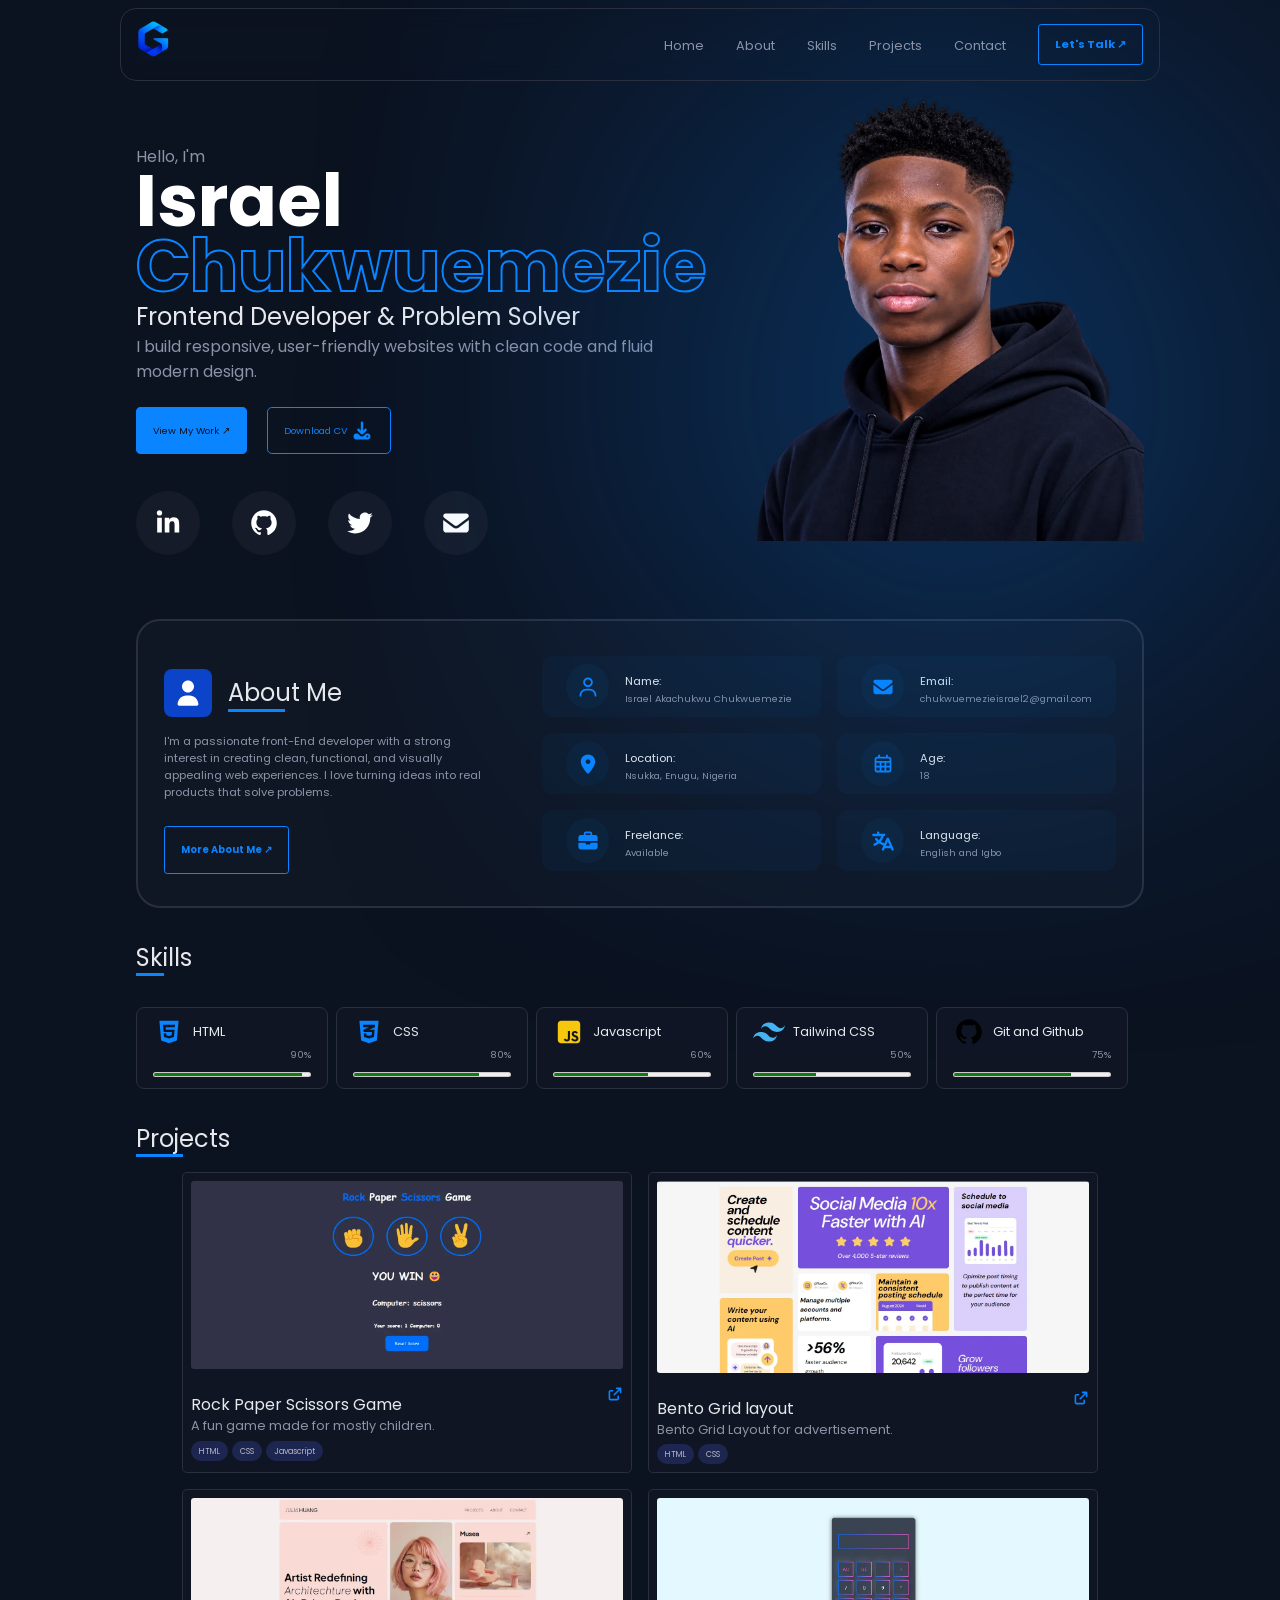
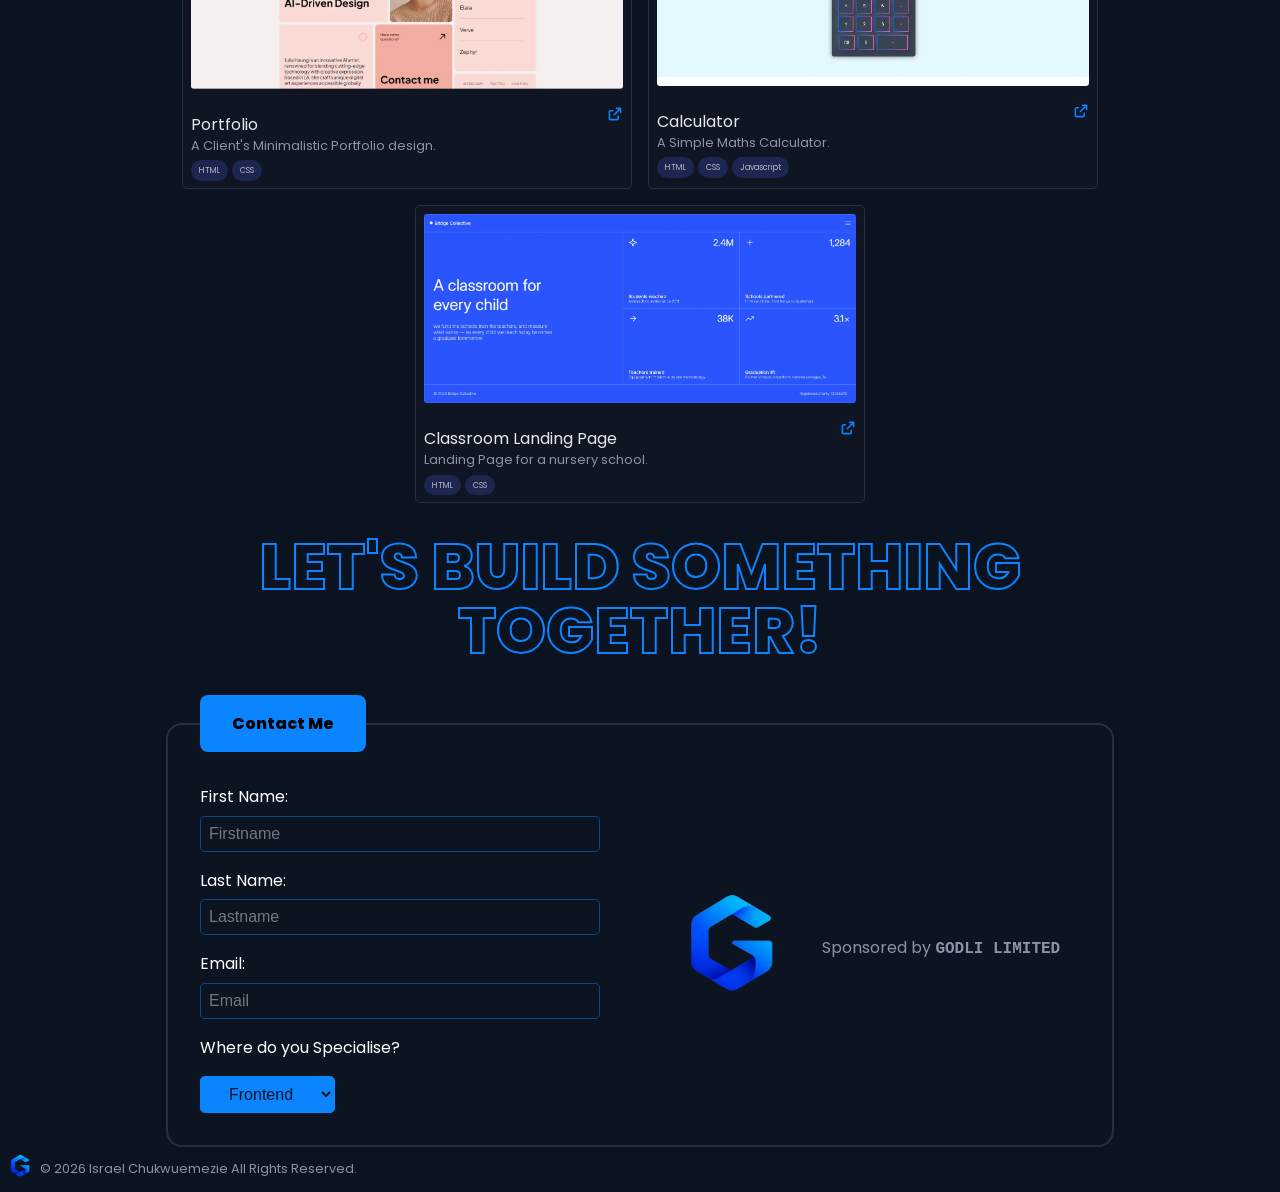
==== commit f7592638: "Add files via upload" ====
--- a/index.html
+++ b/index.html
@@ -183,11 +183,7 @@
                     </div>
                 </article>
                 <article>
-                    <div class="icon"><svg xmlns="http://www.w3.org/2000/svg"
-                            viewBox="0 0 640 640"><!--!Font Awesome Free v7.3.1 by @fontawesome - https://fontawesome.com License - https://fontawesome.com/license/free Copyright 2026 Fonticons, Inc.-->
-                            <path
-                                d="M264 112L376 112C380.4 112 384 115.6 384 120L384 160L256 160L256 120C256 115.6 259.6 112 264 112zM208 120L208 160L128 160C92.7 160 64 188.7 64 224L64 320L576 320L576 224C576 188.7 547.3 160 512 160L432 160L432 120C432 89.1 406.9 64 376 64L264 64C233.1 64 208 89.1 208 120zM576 368L384 368L384 384C384 401.7 369.7 416 352 416L288 416C270.3 416 256 401.7 256 384L256 368L64 368L64 480C64 515.3 92.7 544 128 544L512 544C547.3 544 576 515.3 576 480L576 368z" />
-                        </svg></div>
+                    <div class="icon"><svg xmlns="http://www.w3.org/2000/svg" viewBox="0 0 640 640"><!--!Font Awesome Free v7.3.1 by @fontawesome - https://fontawesome.com License - https://fontawesome.com/license/free Copyright 2026 Fonticons, Inc.--><path d="M192 64C209.7 64 224 78.3 224 96L224 128L352 128C369.7 128 384 142.3 384 160C384 177.7 369.7 192 352 192L342.4 192L334 215.1C317.6 260.3 292.9 301.6 261.8 337.1C276 345.9 290.8 353.7 306.2 360.6L356.6 383L418.8 243C423.9 231.4 435.4 224 448 224C460.6 224 472.1 231.4 477.2 243L605.2 531C612.4 547.2 605.1 566.1 589 573.2C572.9 580.3 553.9 573.1 546.8 557L526.8 512L369.3 512L349.3 557C342.1 573.2 323.2 580.4 307.1 573.2C291 566 283.7 547.1 290.9 531L330.7 441.5L280.3 419.1C257.3 408.9 235.3 396.7 214.5 382.7C193.2 399.9 169.9 414.9 145 427.4L110.3 444.6C94.5 452.5 75.3 446.1 67.4 430.3C59.5 414.5 65.9 395.3 81.7 387.4L116.2 370.1C132.5 361.9 148 352.4 162.6 341.8C148.8 329.1 135.8 315.4 123.7 300.9L113.6 288.7C102.3 275.1 104.1 254.9 117.7 243.6C131.3 232.3 151.5 234.1 162.8 247.7L173 259.9C184.5 273.8 197.1 286.7 210.4 298.6C237.9 268.2 259.6 232.5 273.9 193.2L274.4 192L64.1 192C46.3 192 32 177.7 32 160C32 142.3 46.3 128 64 128L160 128L160 96C160 78.3 174.3 64 192 64zM448 334.8L397.7 448L498.3 448L448 334.8z"/></svg></div>
                     <div>
                         <b>Language:</b><br>
                         <p>English and Igbo</p>
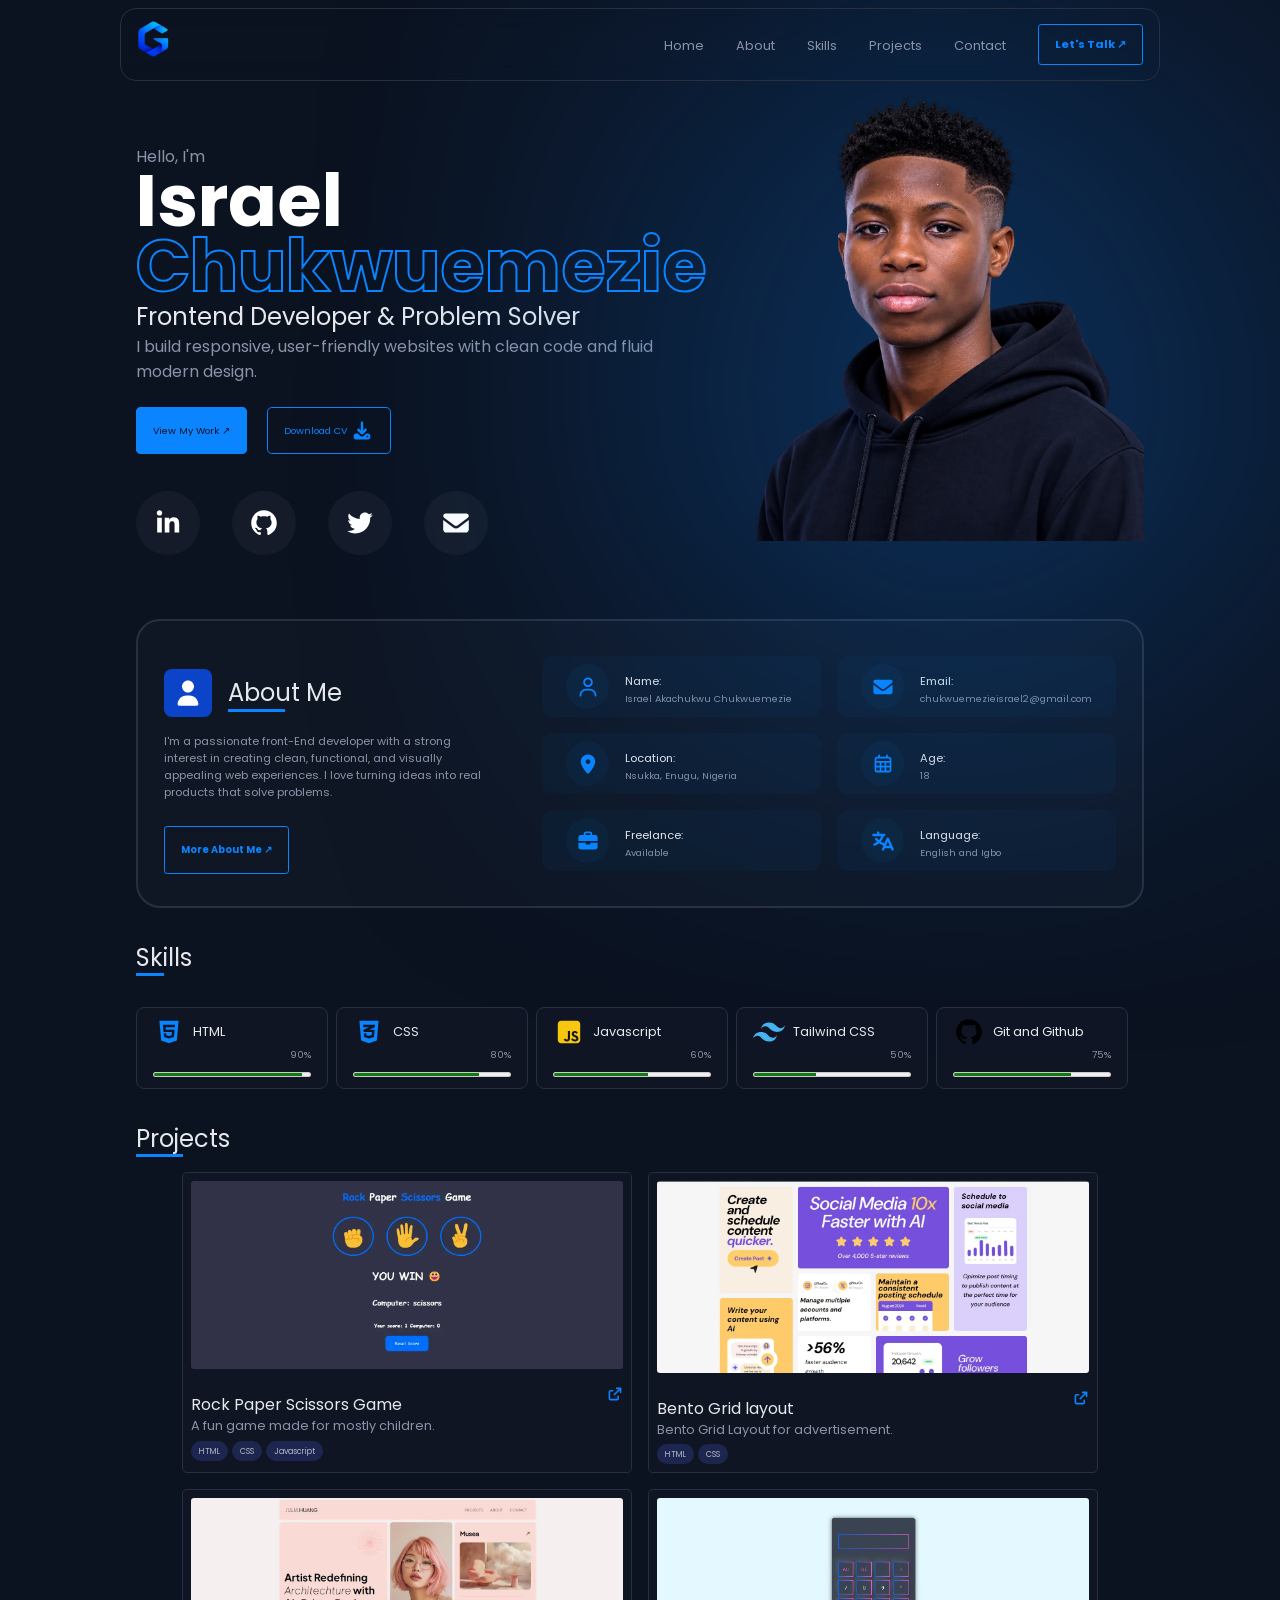
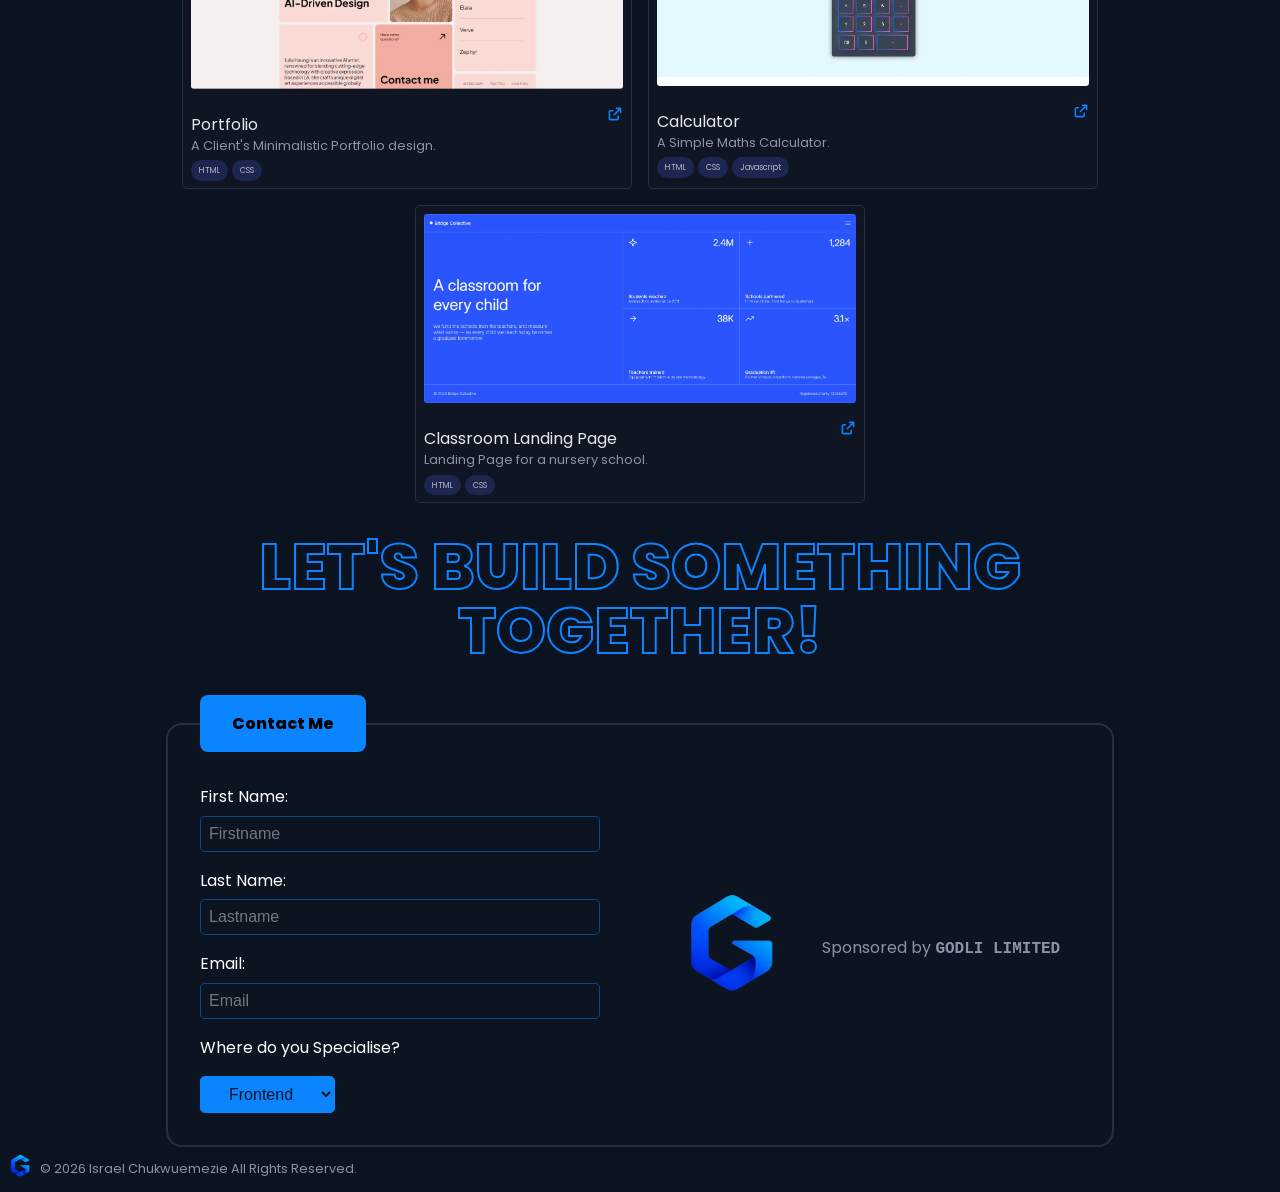
==== commit 2142f54d: "Add files via upload" ====
--- a/index.html
+++ b/index.html
@@ -8,11 +8,11 @@
     <title>Israel Chukwuemezie | Front-End Web Developer</title>
     <meta name="author" content="Israel Chukwuemezie">
 <link rel="canonical" href="https://chukwuemezie-israel.github.io/portfolio/">
-<meta property="og:title" content="Israel Chukwuemezie | Intermediate Full Stack Developer">
-  <meta property="og:description" content="Explore the portfolio of israel Chukwuemezie,an Intermediate Frontend developer creating responsive and accessible websites.">
+<meta property="og:title" content="Israel Chukwuemezie | Front-End Developer">
+  <meta property="og:description" content="Explore the portfolio of Israel Chukwuemezie, an Intermediate Frontend developer creating responsive and accessible websites.">
   <meta property="og:type" content="website">
   <meta property="og:url" content="https://chukwuemezie-israel.github.io/portfolio/">
-  <meta property="og:image" content="https://chukwuemezie-israel.github.io/portfolio/images/profile.webp">
+  <meta property="og:image" content="https://chukwuemezie-israel.github.io/portfolio/images/profile.jpg">
     <link rel="stylesheet" href="./styles/about.css">
     <link rel="stylesheet" href="./styles/contact.css">
     <link rel="stylesheet" href="./styles/home.css">
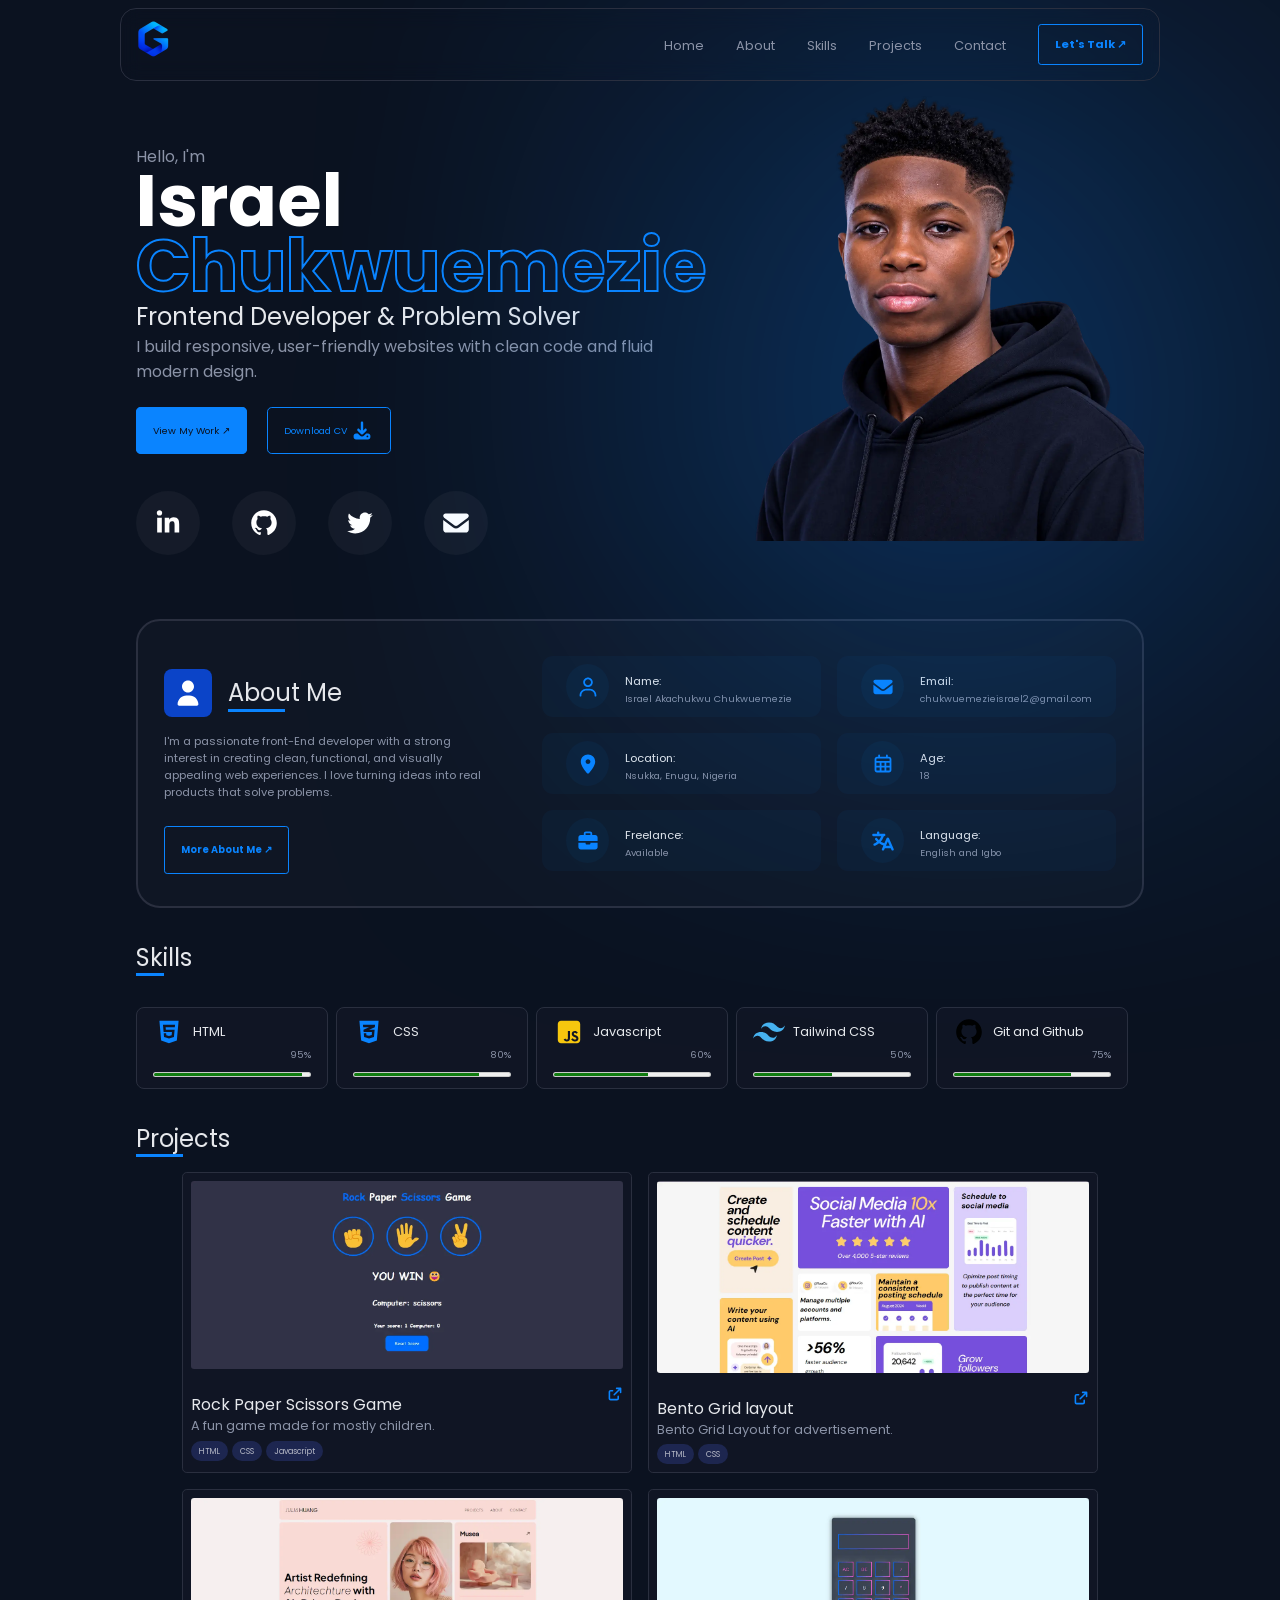
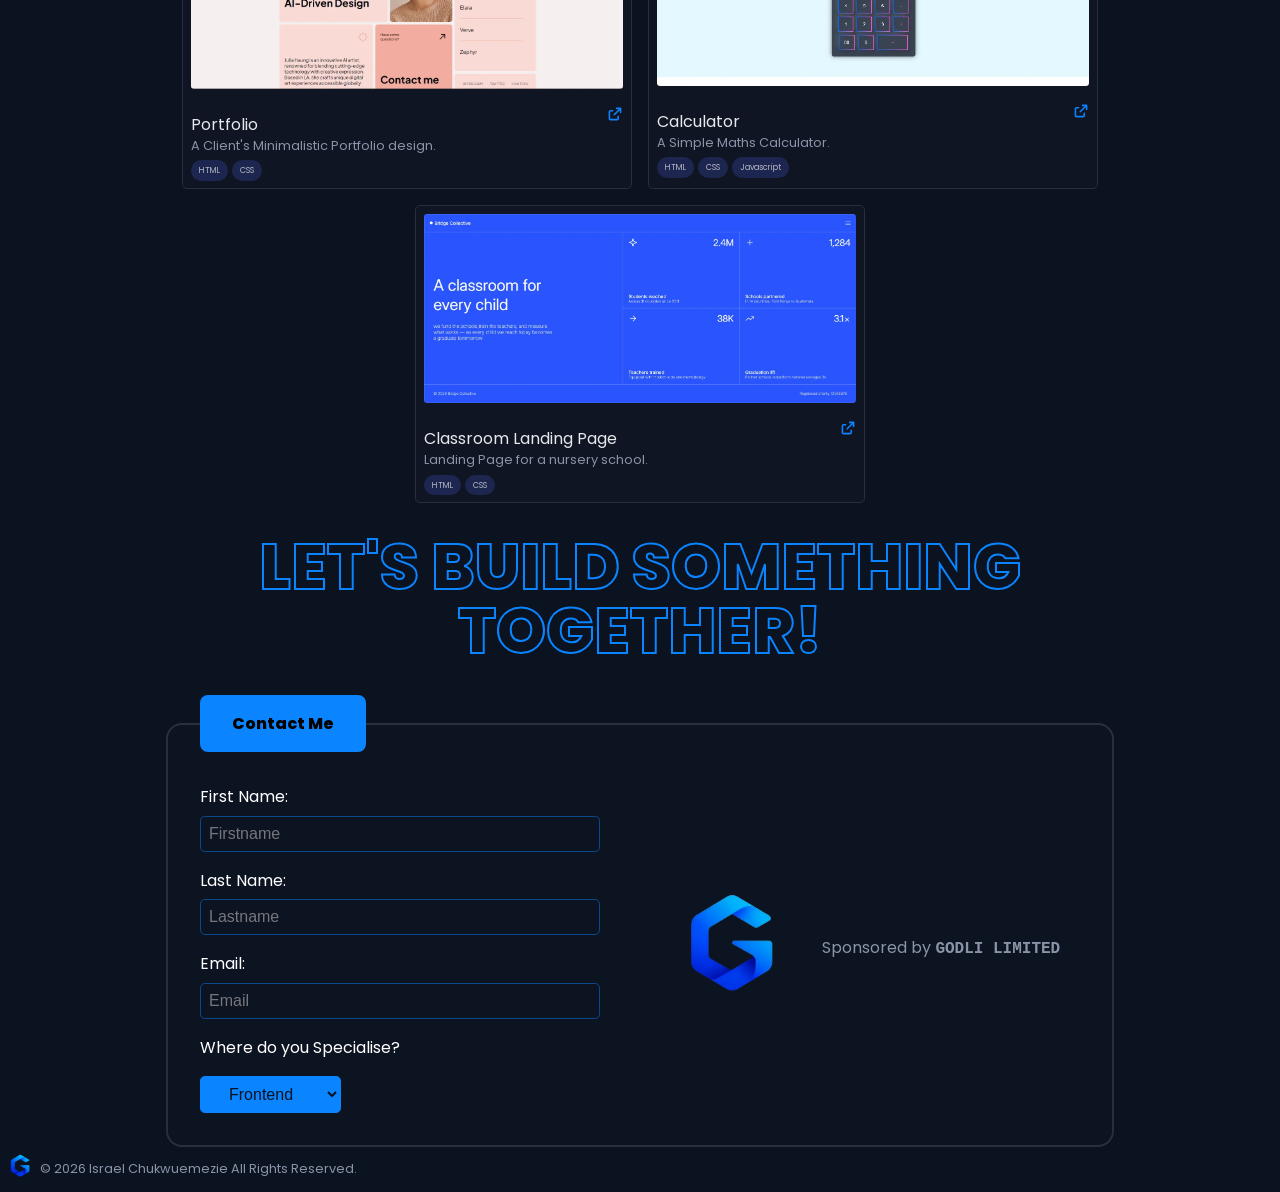
==== commit 147889ac: "Add files via upload" ====
--- a/index.html
+++ b/index.html
@@ -12,8 +12,8 @@
   <meta property="og:description" content="Explore the portfolio of Israel Chukwuemezie, an Intermediate Frontend developer creating responsive and accessible websites.">
   <meta property="og:type" content="website">
   <meta property="og:url" content="https://chukwuemezie-israel.github.io/portfolio/">
-  <meta property="og:image" content="https://chukwuemezie-israel.github.io/portfolio/images/profile.jpg">
-    <link rel="stylesheet" href="./styles/about.css">
+  <meta property="og:image" content="https://chukwuemezie-israel.github.io/portfolio/images/Screenshot 2026-09-08 171050.png">
+      <link rel="stylesheet" href="./styles/about.css">
     <link rel="stylesheet" href="./styles/contact.css">
     <link rel="stylesheet" href="./styles/home.css">
     <link rel="stylesheet" href="./styles/projects.css">
@@ -206,7 +206,7 @@
                     HTML</h3>
                 </div>
                 <div class="level">
-                    <p>90%</p>
+                    <p>95%</p>
                     <meter value="95" min="0" max="100"></meter>
                 </div>
             </article>
@@ -247,7 +247,7 @@
                 </div>
                 <div class="level">
                     <p>50%</p>
-                    <meter value="40" min="0" max="100"></meter>
+                    <meter value="50" min="0" max="100"></meter>
                 </div>
             </article>
             <article>
@@ -353,7 +353,7 @@
                     <select name="select" id="select">
                         <option value="">Frontend</option>
                         <option value="">Backend</option>
-                        <option value="">Fullstack</option>
+                        <option value="full-stack">Full Stack</option>
                     </select>
                 </form>
                  <div class="img">
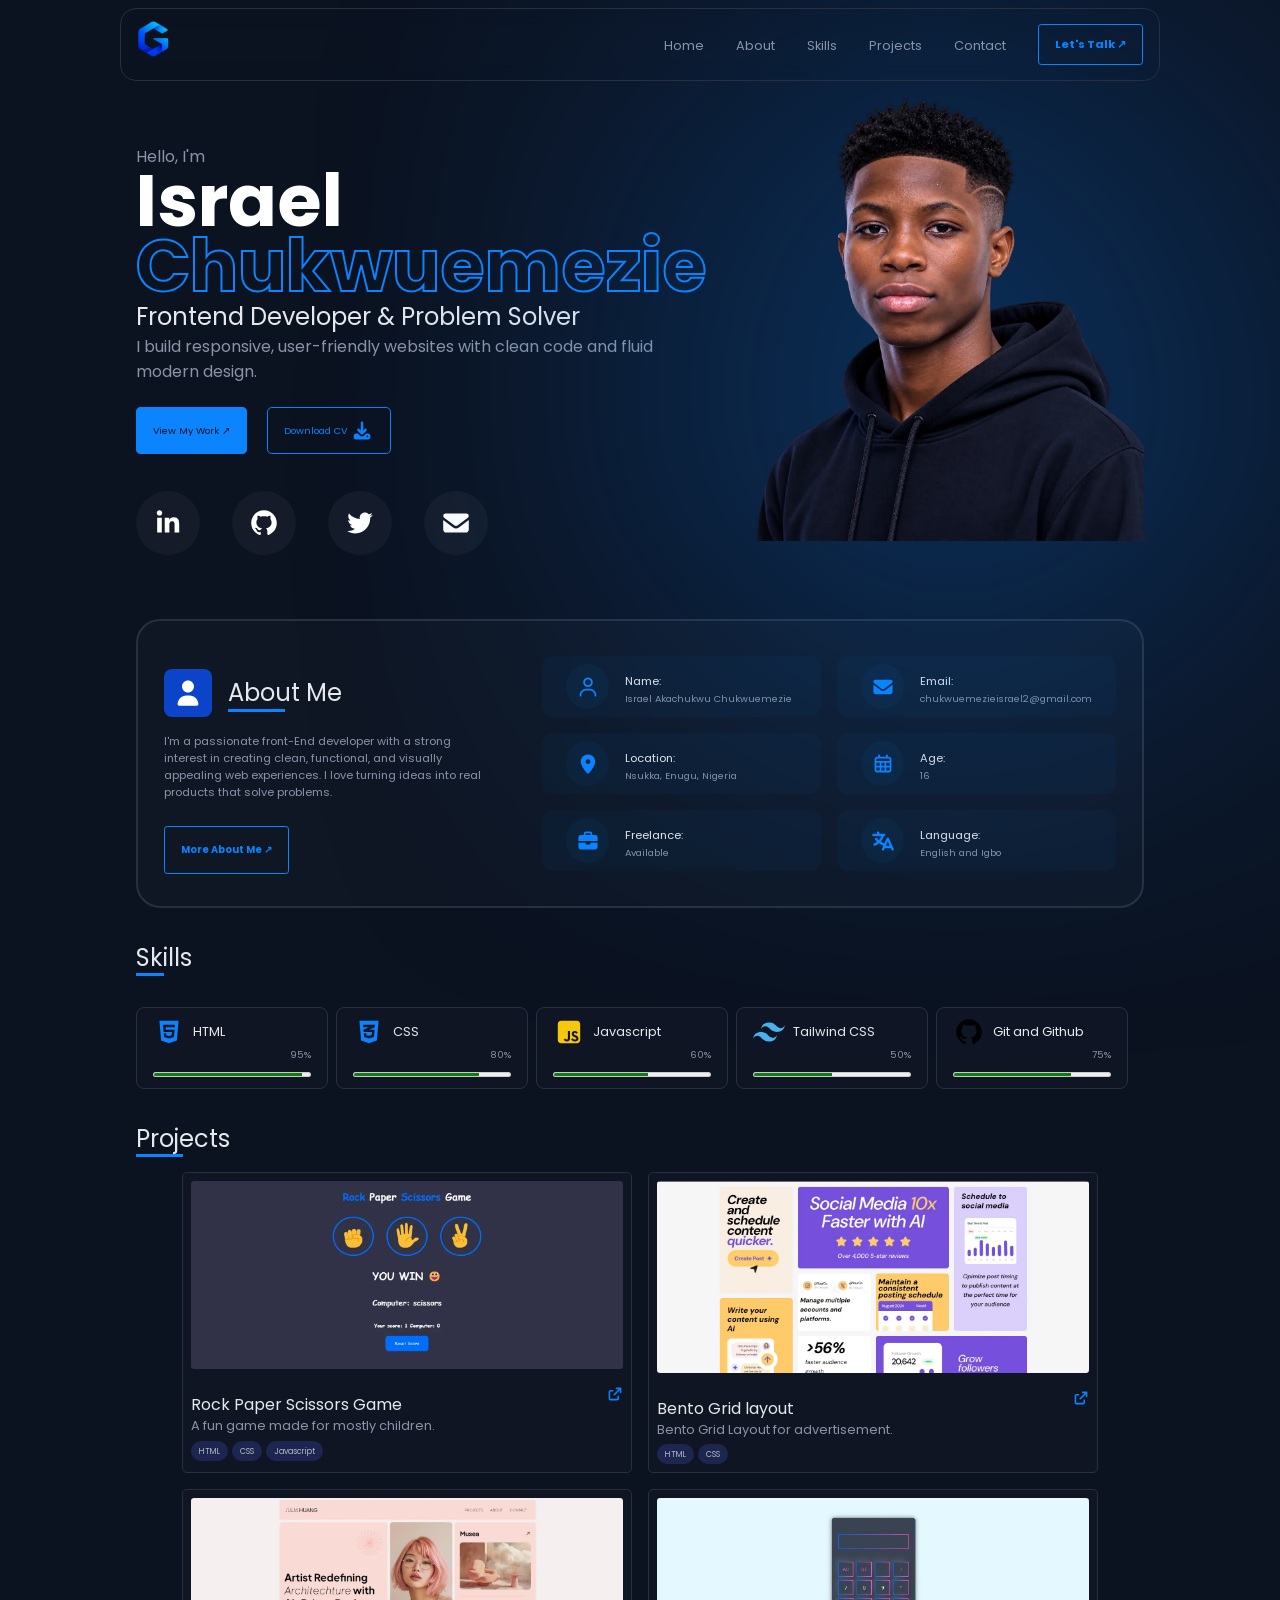
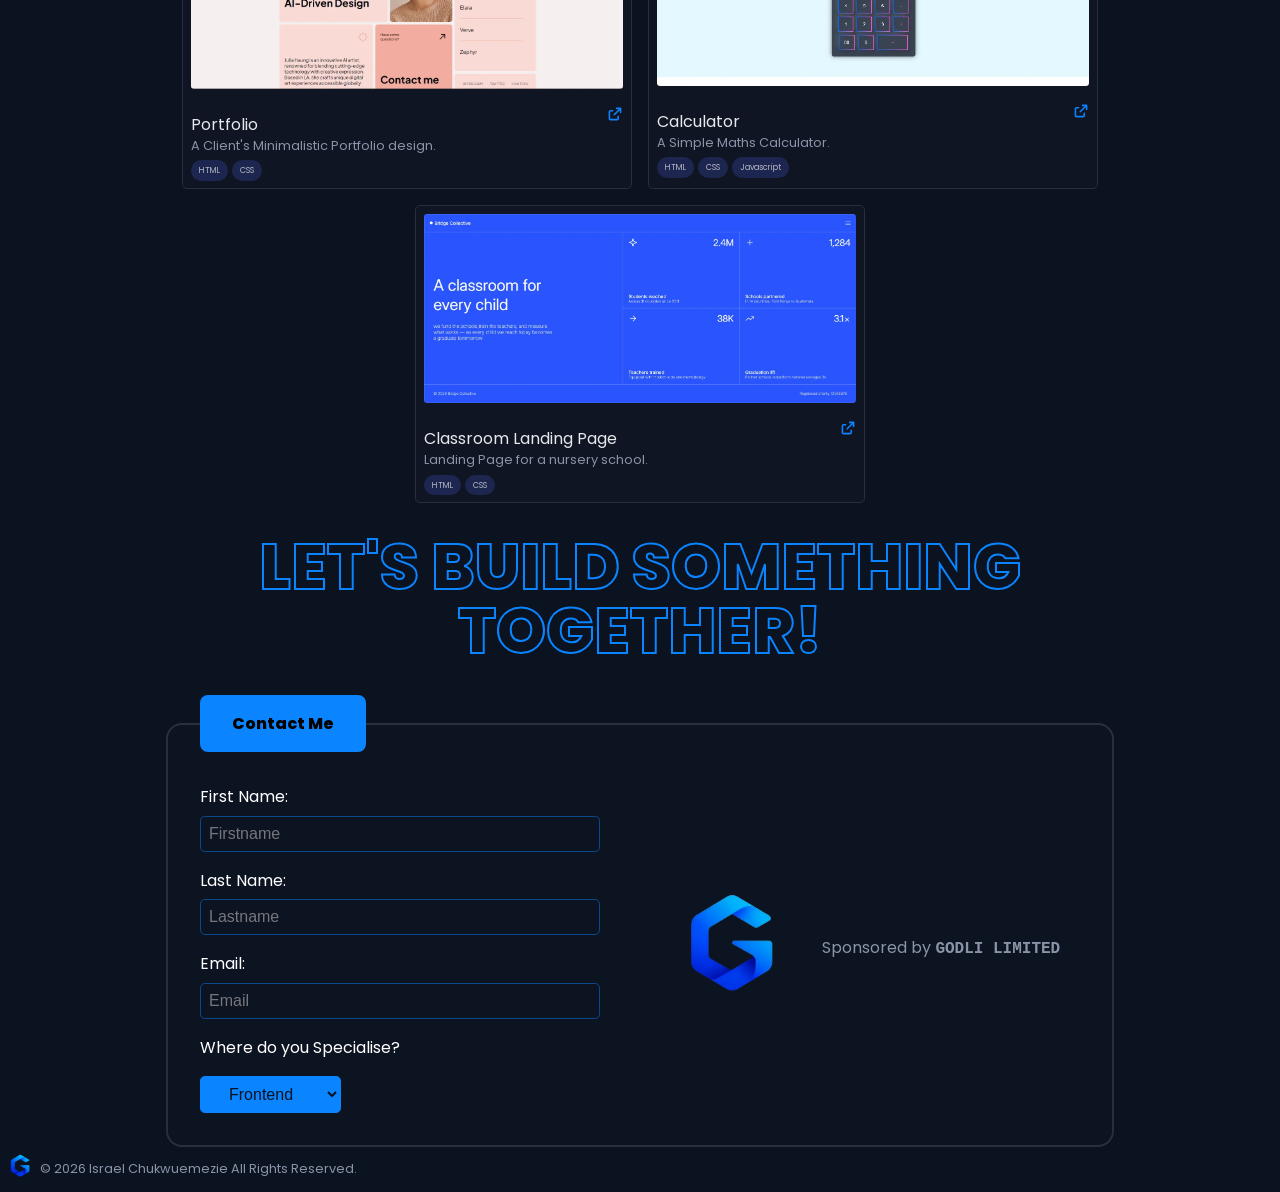
==== commit 6285ddb5: "Add files via upload" ====
--- a/index.html
+++ b/index.html
@@ -124,7 +124,7 @@
                 <article class="note">
                 <p>I'm a passionate front-End developer with a strong interest in creating clean, functional, and
                     visually appealing web experiences. I love turning ideas into real products that solve problems.</p><br>
-                <a href="">More About Me &#8599;</a>
+                <a href="https://www.linkedin.com/in/israel-chukwuemezie-9107b8371">More About Me &#8599;</a>
                 </article>
             </article>
             <article class="contact_info">
@@ -168,7 +168,7 @@
                         </svg></div>
                     <div>
                         <b>Age:</b><br>
-                        <p>18</p>
+                        <p>16</p>
                     </div>
                 </article>
                 <article>
--- a/styles/home.css
+++ b/styles/home.css
@@ -24,7 +24,7 @@
   margin: 0.5rem 0;
 }
 header #navigations > a {
-  padding: clamp(0.4rem, 1.5vw, 0.7rem) clamp(0.4rem, 1.5vw, 1rem);
+  padding: clamp(0.4rem, 1.5vw, 0.7rem) clamp(0.3rem, 1.5vw, 1rem);
   text-align: center;
   color: var(--btncolor);
   text-decoration: none;
@@ -39,7 +39,6 @@
 header #navigations > a:hover {
   color: var(--bg);
   background-color: var(--btncolor);
-  box-shadow: 0 0 10px 1 var(--btncolor);
 }
 header #navigations ul {
   list-style: none;
@@ -144,12 +143,6 @@
   fill: white;
   vertical-align: middle;
 }
-#home .profile::before {
-  content: "";
-  top: 50%;
-  left: 50%;
-  background: radial-gradient(circle at top, transparent, var(--btncolor));
-}
 #home .profile img {
   width: 100%;
   transition: all 200ms ease-in-out;
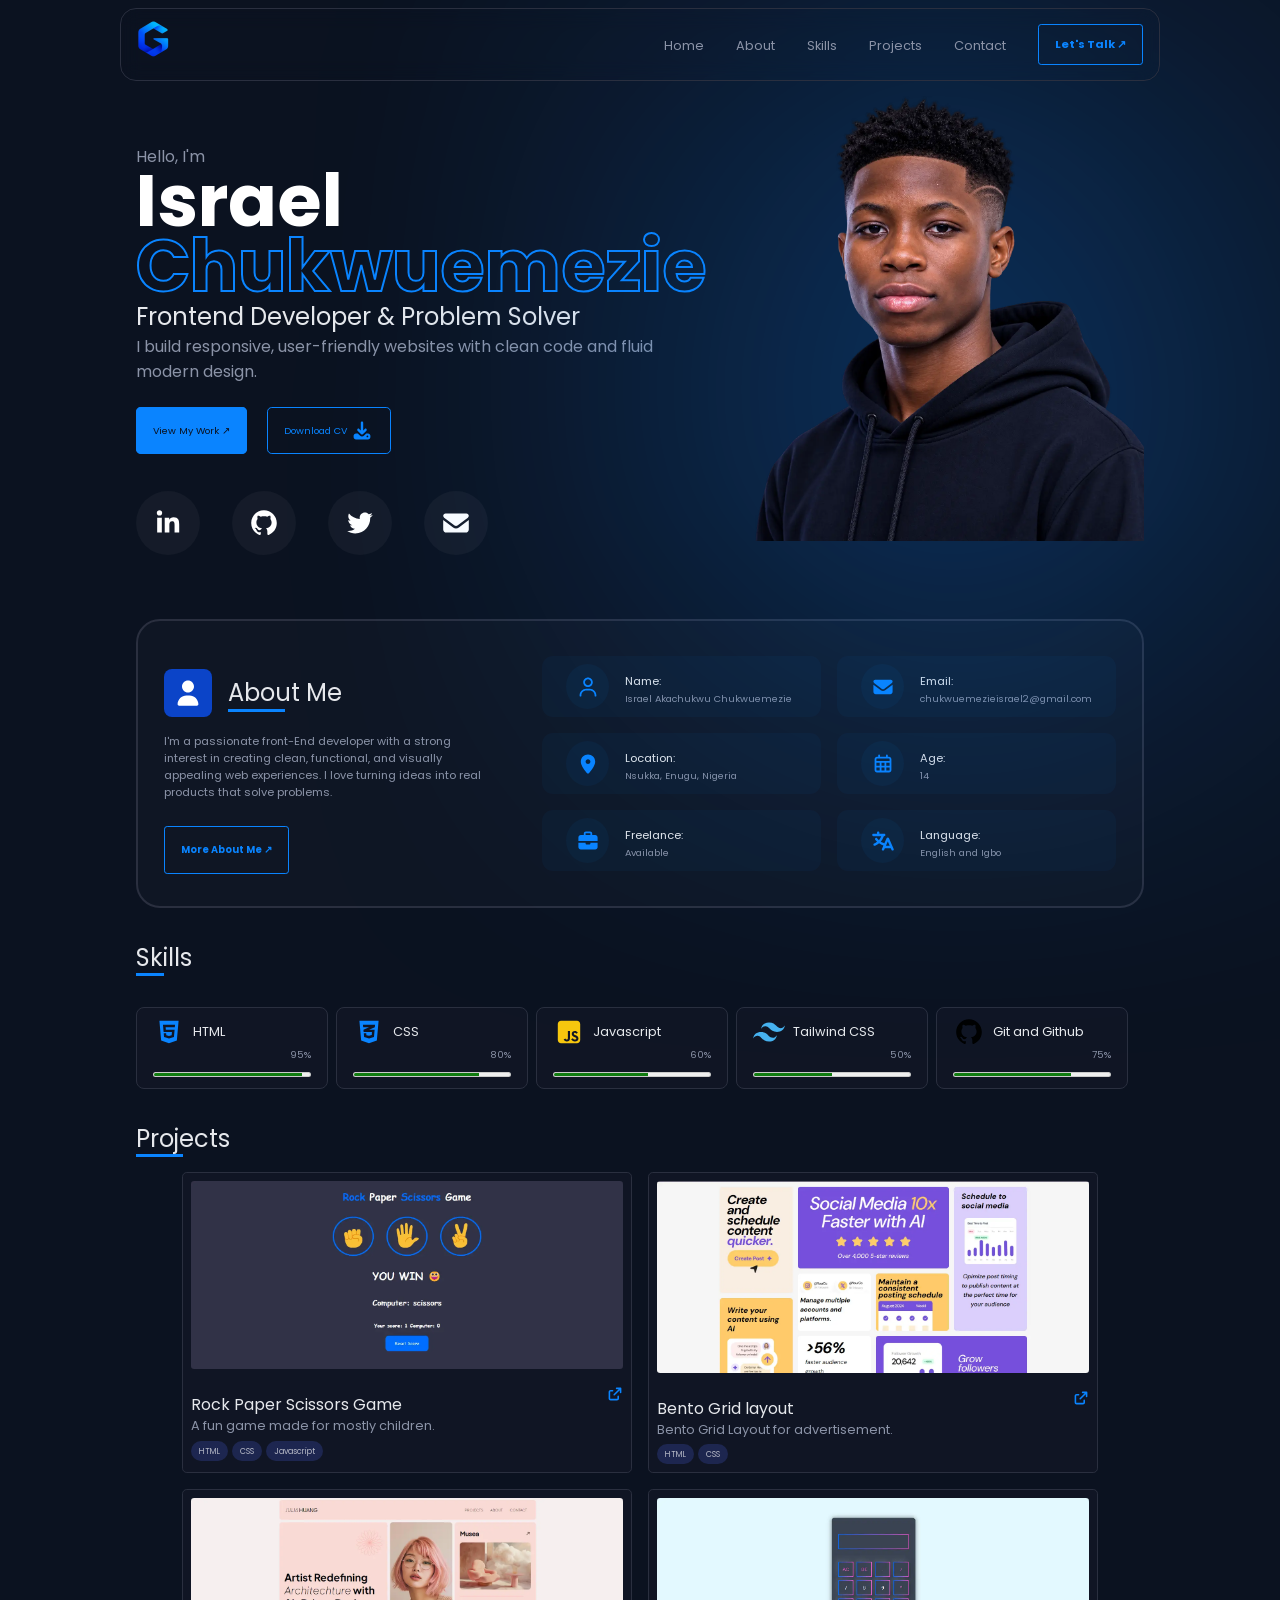
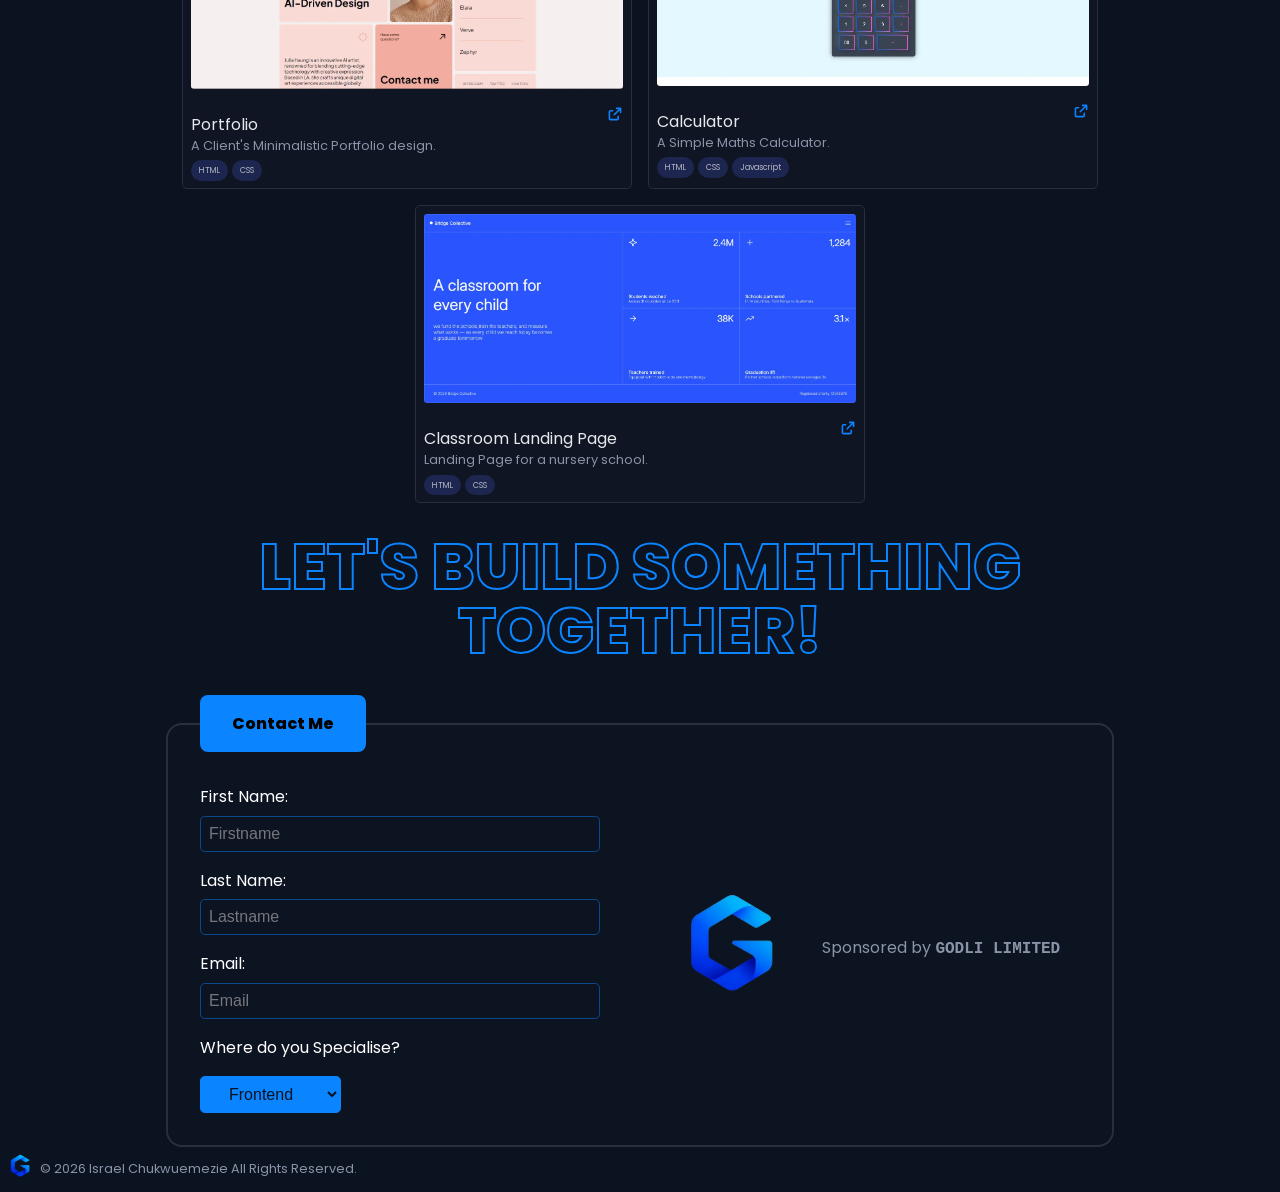
==== commit 23e397d2: "Add files via upload" ====
--- a/index.html
+++ b/index.html
@@ -168,7 +168,7 @@
                         </svg></div>
                     <div>
                         <b>Age:</b><br>
-                        <p>16</p>
+                        <p>14</p>
                     </div>
                 </article>
                 <article>
